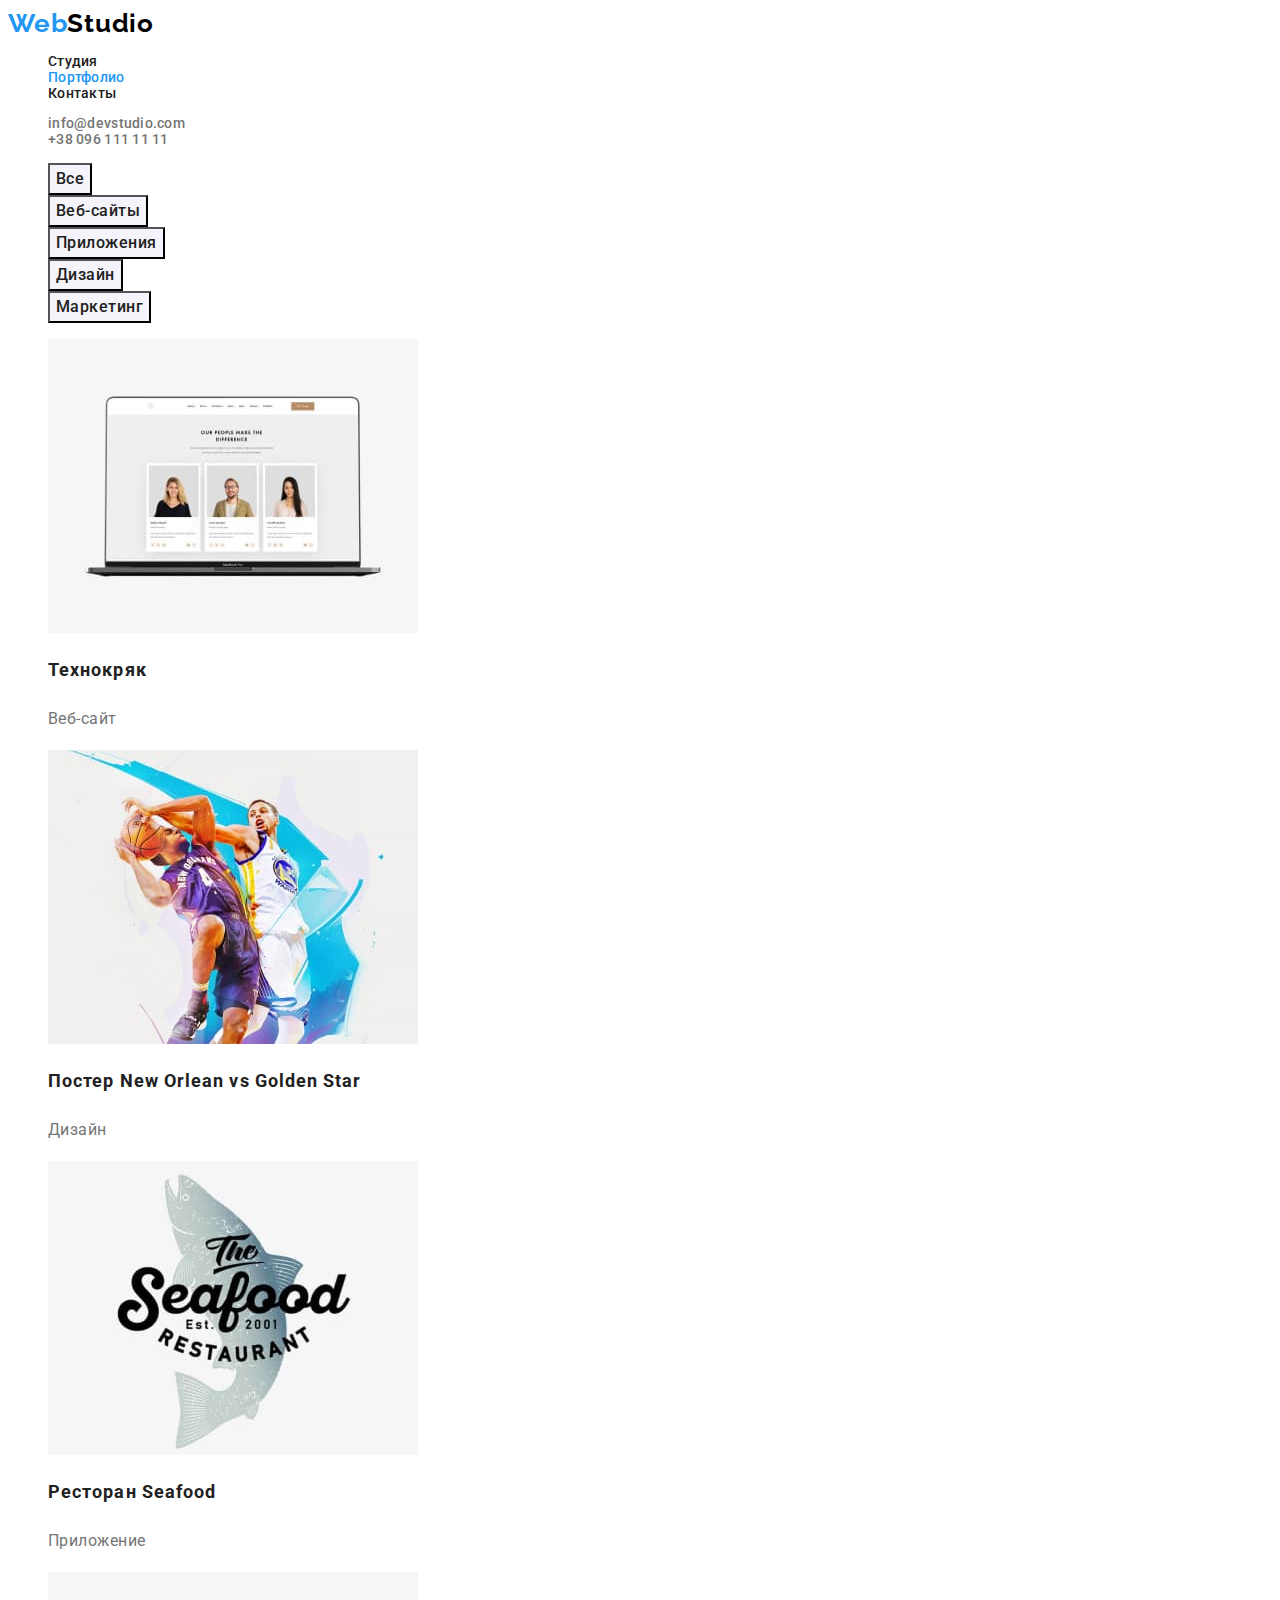
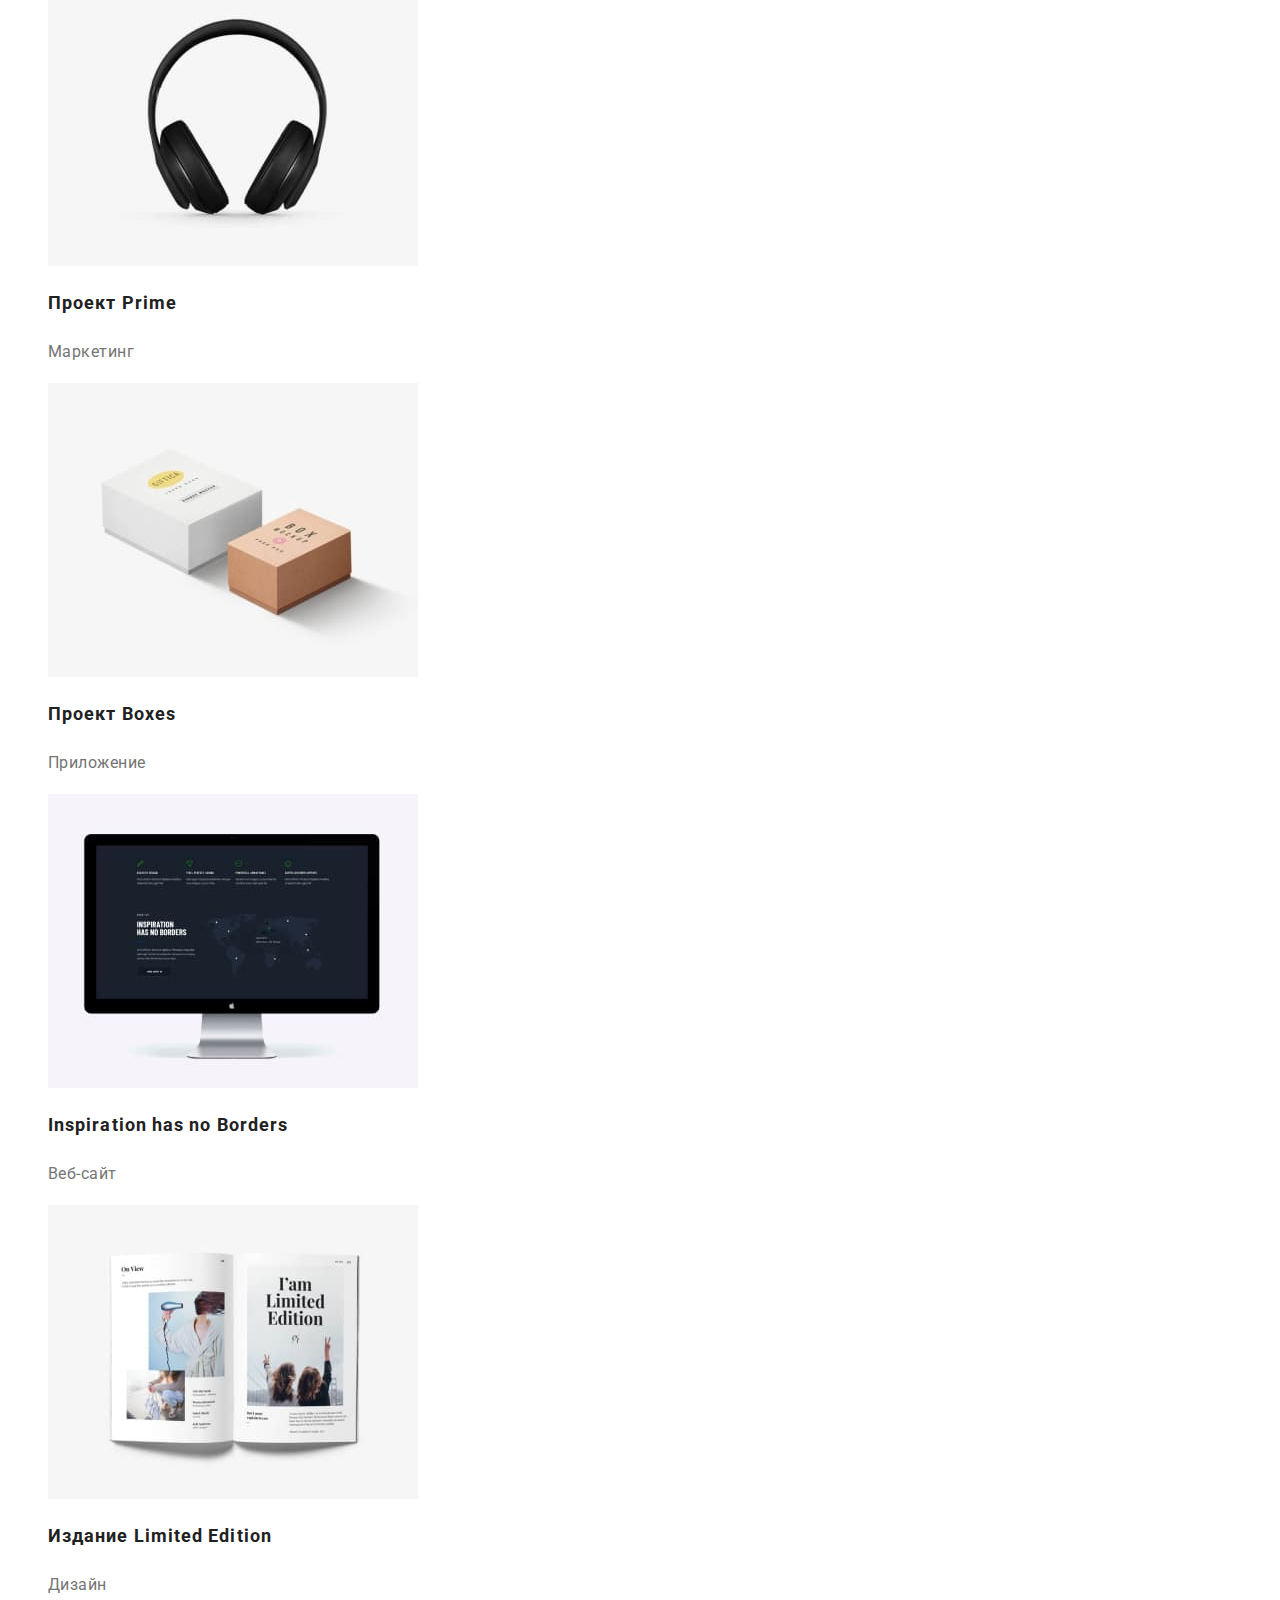
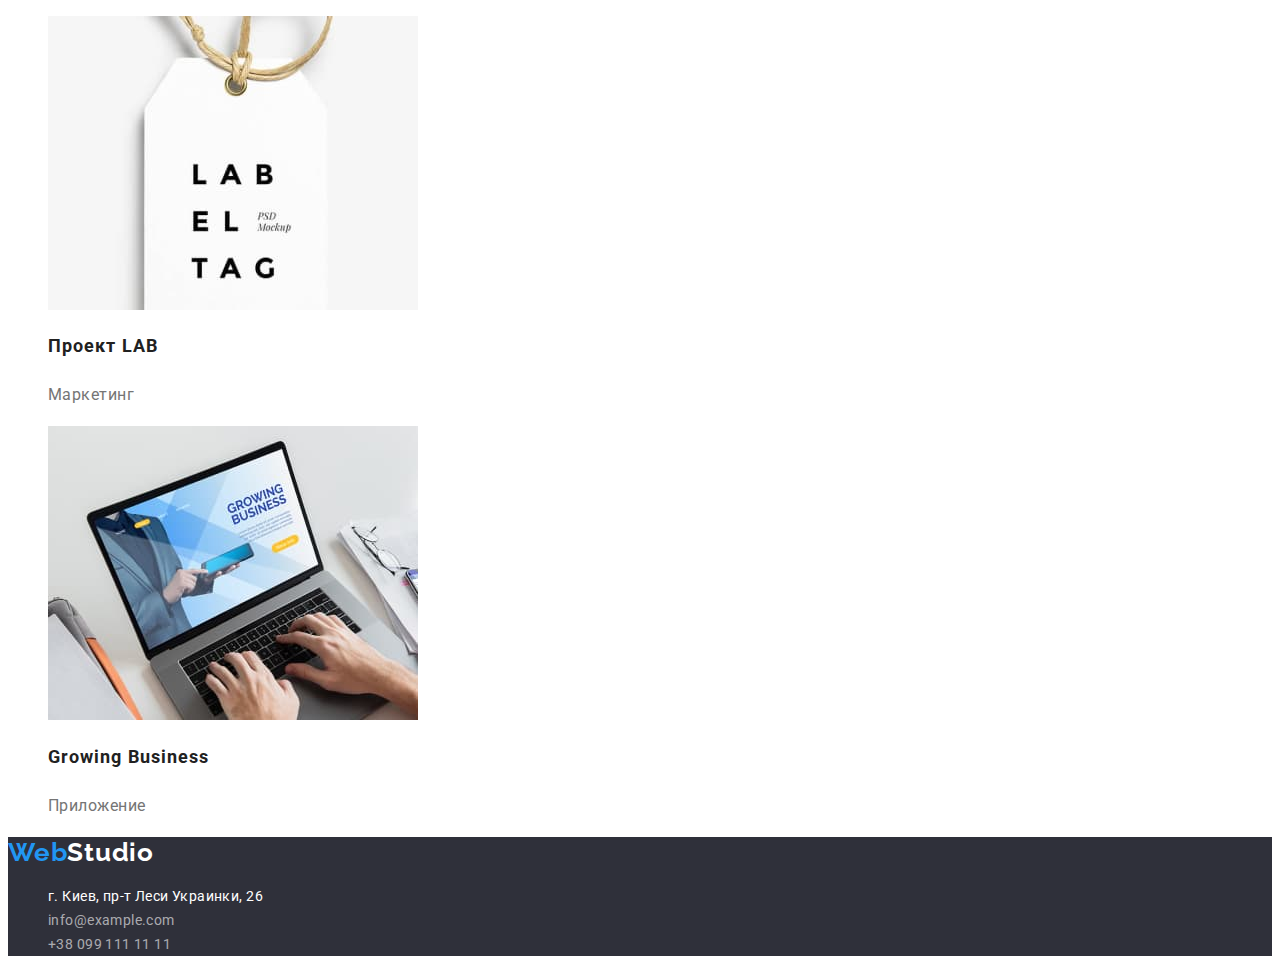
==== portfolio.html @ 5347c8a8 "add #2" ====
<!DOCTYPE html>
<html lang="ru">
  <head>
    <meta charset="UTF-8" />
    <meta http-equiv="X-UA-Compatible" content="IE=edge" />
    <meta name="viewport" content="width=device-width, initial-scale=1.0" />
    <title>Portfolio</title>
    <link rel="preconnect" href="https://fonts.googleapis.com" />
    <link rel="preconnect" href="https://fonts.gstatic.com" crossorigin />
    <link
      href="https://fonts.googleapis.com/css2?family=Raleway:wght@700&family=Roboto:wght@400;500;700;900&display=swap"
      rel="stylesheet"
    />
    <link rel="stylesheet" href="./css/styles.css" />
  </head>
  <body>
    <!-- header -->
    <header class="header">
      <a href="./index.html" class="logo" lang="en"
        >Web<span class="logo-sp-dark">Studio</span></a
      >
      <nav>
        <ul class="header-list list prim-text-size">
          <li class="header-item">
            <a href="./index.html" class="header-link">Студия</a>
          </li>
          <li class="header-item">
            <a href="./portfolio.html" class="header-link current">Портфолио</a>
          </li>
          <li class="header-item">
            <a href="" class="header-link">Контакты</a>
          </li>
        </ul>
      </nav>
      <ul class="header-connect list prim-text-size">
        <li class="header-connect-item">
          <a href="mailto:info@devstudio.com" class="header-connect-link"
            >info@devstudio.com</a
          >
        </li>
        <li class="header-connect-item">
          <a href="tel:+380961111111" class="header-connect-link"
            >+38 096 111 11 11</a
          >
        </li>
      </ul>
    </header>
    <!-- main  -->
    <main>
      <section class="portfolio-page">
        <h1 class="portfolio-title visually-hidden">Портфолио</h1>
        <!-- portfolio nav ------------- -->
        <ul class="portfolio-list list">
          <li class="portfolio-item">
            <button type="button" class="portfolio-btn">Все</button>
          </li>
          <li class="portfolio-item">
            <button type="button" class="portfolio-btn">Веб-сайты</button>
          </li>
          <li class="portfolio-item">
            <button type="button" class="portfolio-btn">Приложения</button>
          </li>
          <li class="portfolio-item">
            <button type="button" class="portfolio-btn">Дизайн</button>
          </li>
          <li class="portfolio-item">
            <button type="button" class="portfolio-btn">Маркетинг</button>
          </li>
        </ul>
        <!-- project -->
        <ul class="project-list list">
          <li class="project-item">
            <a href="" class="project-link">
              <img
                src="./images/p-texno.jpg"
                alt="Фотографии сотрудников"
                width="370"
                height="294"
              />
              <h2 class="project-item-title">Технокряк</h2>
              <p class="project-item-development">Веб-сайт</p>
              <!-- <p class="project-item-text">ОПИСАНИЕ Технокряк Веб-сайт</p> -->
            </a>
          </li>
          <li class="project-item">
            <a href="" class="project-link">
              <img
                src="./images/p-poster-no.jpg"
                alt="Двое играют в волейбол"
                width="370"
                height="294"
              />
              <h2 class="project-item-title">
                Постер <span lang="en">New Orlean vs Golden Star</span>
              </h2>
              <p class="project-item-development">Дизайн</p>
              <!-- <p class="project-item-text">ОПИСАНИЕ Постер Дизайн</p> -->
            </a>
          </li>
          <li class="project-item">
            <a href="" class="project-link">
              <img
                src="./images/p-rest-seefood.jpg"
                alt="Лого ресторана"
                width="370"
                height="294"
              />
              <h2 class="project-item-title">
                Ресторан <span lang="en">Seafood</span>
              </h2>
              <p class="project-item-development">Приложение</p>
              <!-- <p class="project-item-text">ОПИСАНИЕ Ресторан Приложение</p> -->
            </a>
          </li>
          <li class="project-item">
            <a href="" class="project-link">
              <img
                src="./images/p-project-prime.jpg"
                alt="Наушники"
                width="370"
                height="294"
              />
              <h2 class="project-item-title">
                Проект <span lang="en">Prime</span>
              </h2>
              <p class="project-item-development">Маркетинг</p>
              <!-- <p class="project-item-text">ОПИСАНИЕ Проект Маркетинг</p> -->
            </a>
          </li>
          <li class="project-item">
            <a href="" class="project-link">
              <img
                src="./images/p-project-boxes.jpg"
                alt="Две коробочки"
                width="370"
                height="294"
              />
              <h2 class="project-item-title">
                Проект <span lang="en">Boxes</span>
              </h2>
              <p class="project-item-development">Приложение</p>
              <!-- <p class="project-item-text">ОПИСАНИЕ Проект Приложение</p> -->
            </a>
          </li>
          <li class="project-item">
            <a href="" class="project-link">
              <img
                src="./images/p-inspiration-borders.jpg"
                alt="Веб страница на мониторе"
                width="370"
                height="294"
              />
              <h2 class="project-item-title" lang="en">
                Inspiration has no Borders
              </h2>
              <p class="project-item-development">Веб-сайт</p>
              <!-- <p class="project-item-text">ОПИСАНИЕ Веб-сайт</p> -->
            </a>
          </li>
          <li class="project-item">
            <a href="" class="project-link">
              <img
                src="./images/p-limited-idition.jpg"
                alt="Раскрытая страница журнала"
                width="370"
                height="294"
              />
              <h2 class="project-item-title">
                Издание <span lang="en">Limited Edition</span>
              </h2>
              <p class="project-item-development">Дизайн</p>
              <!-- <p class="project-item-text">ОПИСАНИЕ Издание Дизайн</p> -->
            </a>
          </li>
          <li class="project-item">
            <a href="" class="project-link">
              <img
                src="./images/p-project-lab.jpg"
                alt="Ярлык на веревочке"
                width="370"
                height="294"
              />
              <h2 class="project-item-title">
                Проект <span lang="en">LAB</span>
              </h2>
              <p class="project-item-development">Маркетинг</p>
              <!-- <p class="project-item-text">ОПИСАНИЕ Проект Маркетинг</p> -->
            </a>
          </li>
          <li class="project-item">
            <a href="" class="project-link">
              <img
                src="./images/p-growing-business.jpg"
                alt="Работа за ноутбуком"
                width="370"
                height="294"
              />
              <h2 class="project-item-title" lang="en">Growing Business</h2>
              <p class="project-item-development">Приложение</p>
              <!-- <p class="project-item-text">ОПИСАНИЕ Приложение</p> -->
            </a>
          </li>
        </ul>
      </section>
    </main>
    <!-- footer -->
    <footer class="footer">
      <a href="./index.html" class="logo" lang="en"
        >Web<span class="logo-sp-light">Studio</span></a
      >
      <address class="footer-address">
        <ul class="footer-address-list list">
          <li class="footer-address-item">
            <a
              href="https://goo.gl/maps/Y3qcfdr68zk5Risw8"
              target="_blank"
              rel="noopener noreferrer nofollow"
              class="footer-link-address"
              >г. Киев, пр-т Леси Украинки, 26</a
            >
          </li>
          <li class="footer-address-item">
            <a href="mailto:info@example.com" class="footer-link-mail"
              >info@example.com</a
            >
          </li>
          <li class="footer-address-item">
            <a href="tel:+380991111111" class="footer-link-tel"
              >+38 099 111 11 11</a
            >
          </li>
        </ul>
      </address>
    </footer>
  </body>
</html>
---- css/styles.css ----
:root {
  --prim-text-color: #757575;
  --title-text-color: #212121;
  --accent-color: #2196f3;
  --prim-backg-color: #ffffff;
  --light-backg-color: #f5f4fa;
  --dark-backg-color: #2f303a;
}
body {
  font-family: "Roboto", sans-serif;
  color: var(--prim-text-color);
  background-color: var(--prim-backg-color);
}
a {
  text-decoration: none;
}
.list {
  list-style: none;
}
.visually-hidden {
  position: absolute;
  white-space: nowrap;
  width: 1px;
  height: 1px;
  overflow: hidden;
  border: 0;
  padding: 0;
  clip: rect(0 0 0 0);
  clip-path: inset(50%);
  margin: -1px;
}
.prim-text-size {
  font-size: 14px;
  line-height: calc(16 / 14);
}
.page-title-style {
  font-size: 36px;
  line-height: calc(42 / 36);
  text-align: center;
  letter-spacing: 0.03em;
  color: var(--title-text-color);
}
/* ---Header--------------- */

/* --- LOGO --------------- */
.logo {
  font-family: Raleway, sans-serif;
  font-weight: 700;
  font-size: 26px;
  line-height: 1.19;
  letter-spacing: 0.03em;
  color: var(--accent-color);
}
.logo-sp-dark {
  font-family: Raleway, sans-serif;
  color: #000000;
}
.logo:hover .logo-sp-dark {
  color: var(--accent-color);
}
.logo:focus .logo-sp-dark {
  color: var(--accent-color);
}
.logo-sp-light {
  font-family: Raleway, sans-serif;
  color: #ffffff;
}
.logo:hover .logo-sp-light {
  color: var(--accent-color);
}
.logo:focus .logo-sp-light {
  color: var(--accent-color);
}

/* --- header-list --------------- */
.header-list,
.header-connect {
  font-weight: 500;
  /* font-size: 14px; */
  /* line-height: calc(16 / 14); */
  letter-spacing: 0.02em;
}
.header-link {
  color: var(--title-text-color);
}
.header-link:hover,
.header-link:focus {
  color: var(--accent-color);
}
.header-link.current {
  color: var(--accent-color);
}
.header-connect-link {
  color: var(--prim-text-color);
}
.header-connect-link:hover,
.header-connect-link:focus {
  color: var(--accent-color);
}

/* --- hero ------------------ */
.hero-page {
  background-color: var(--dark-backg-color);
}
.hero-title {
  font-weight: 900;
  font-size: 44px;
  line-height: 1.36;
  text-align: center;
  letter-spacing: 0.06em;
  text-transform: uppercase;
  color: #ffffff;
}
.hero-btn {
  font-family: inherit;
  cursor: pointer;
  font-weight: 700;
  font-size: 16px;
  line-height: 1.87;
  display: flex;
  align-items: center;
  text-align: center;
  letter-spacing: 0.06em;
  color: #ffffff;
  background-color: var(--accent-color);
}
/* --- advantage ----------- */
.advantage-item-title {
  font-weight: 700;
  /* font-size: 14px; */
  /* line-height: 16px; */
  letter-spacing: 0.03em;
  text-transform: uppercase;
  color: var(--title-text-color);
}
.advantage-item-text {
  font-size: 14px;
  line-height: calc(24 / 14);
  letter-spacing: 0.03em;
  /* color: var(--prim-text-color); */
}
/* --- development ------------------------- */

/* --- team -------------------------- */
.team-page {
  background-color: var(--light-backg-color);
}

.team-item-size {
  font-size: 16px;
  line-height: calc(19 / 16);
  text-align: center;
  letter-spacing: 0.03em;
}
.team-item-title {
  font-weight: 500;
  color: var(--title-text-color);
}
.team-item-text {
  /* color: var(--prim-text-color); */
}
.footer {
  background-color: var(--dark-backg-color);
}
.footer-address-item {
  font-style: normal;
  font-size: 14px;
  line-height: calc(24 / 14);
  letter-spacing: 0.03em;
}
.footer-link-address {
  color: #ffffff;
}
.footer-link-mail,
.footer-link-tel {
  color: rgba(255, 255, 255, 0.6);
}
.footer-link-address:hover,
.footer-link-mail:hover,
.footer-link-tel:hover {
  color: var(--accent-color);
}
/* --- portfolio-page ---------------- */
.portfolio-page {
  background-color: var(--prim-backg-color);
}
.portfolio-item {
}
.portfolio-btn {
  font-family: inherit;
  cursor: pointer;
  font-weight: 500;
  font-size: 16px;
  line-height: calc(26 / 16);
  display: flex;
  align-items: center;
  text-align: center;
  letter-spacing: 0.03em;
  color: var(--title-text-color);
  background-color: var(--light-backg-color);
}
.portfolio-btn:hover {
  color: #ffffff;
  background-color: var(--accent-color);
}
.project-item-title {
  font-weight: 700;
  font-size: 18px;
  line-height: 2;
  letter-spacing: 0.06em;
  color: var(--title-text-color);
}
.project-item-development {
  font-size: 16px;
  line-height: calc(30 / 16);
  letter-spacing: 0.03em;
  color: var(--prim-text-color);
}
.project-item-text {
  font-size: 18px;
  line-height: calc(28 / 18);
  letter-spacing: 0.03em;
  color: #ffffff;
  background-color: rgba(33, 150, 243, 0.9);
}
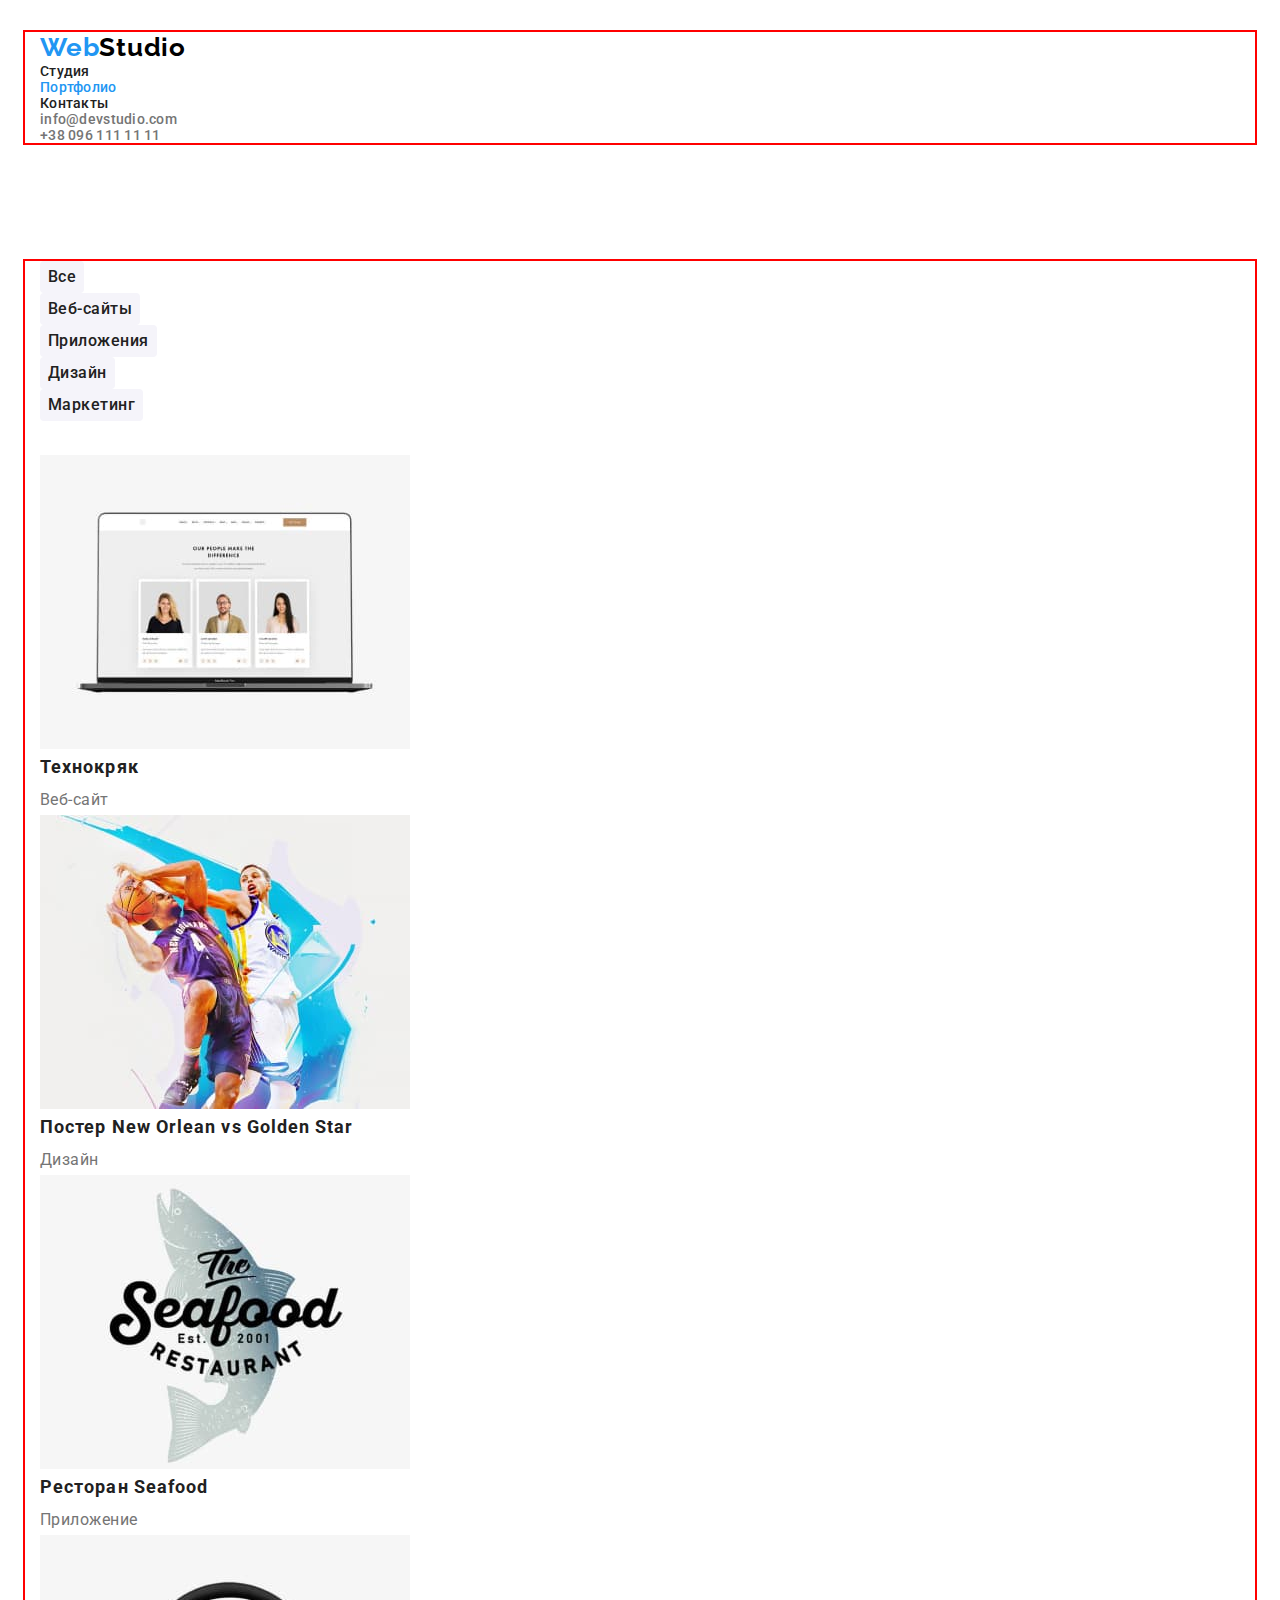
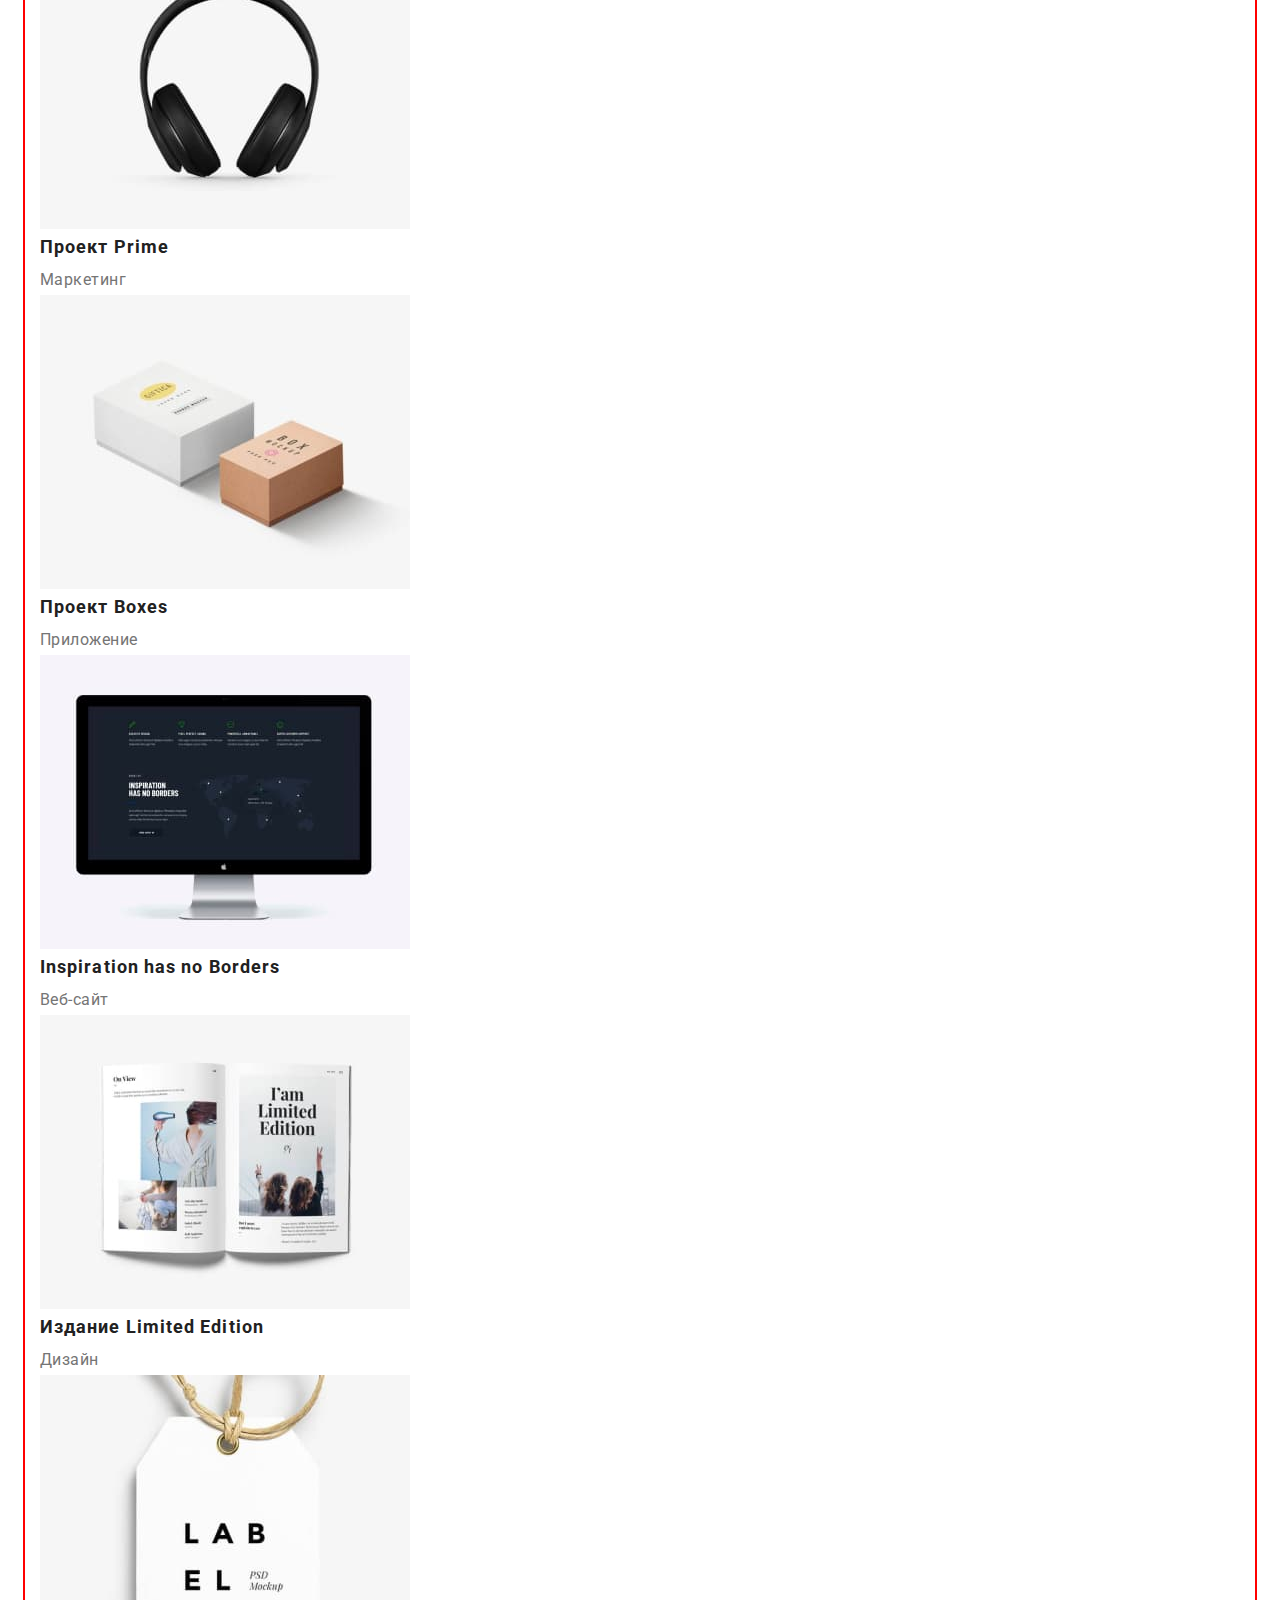
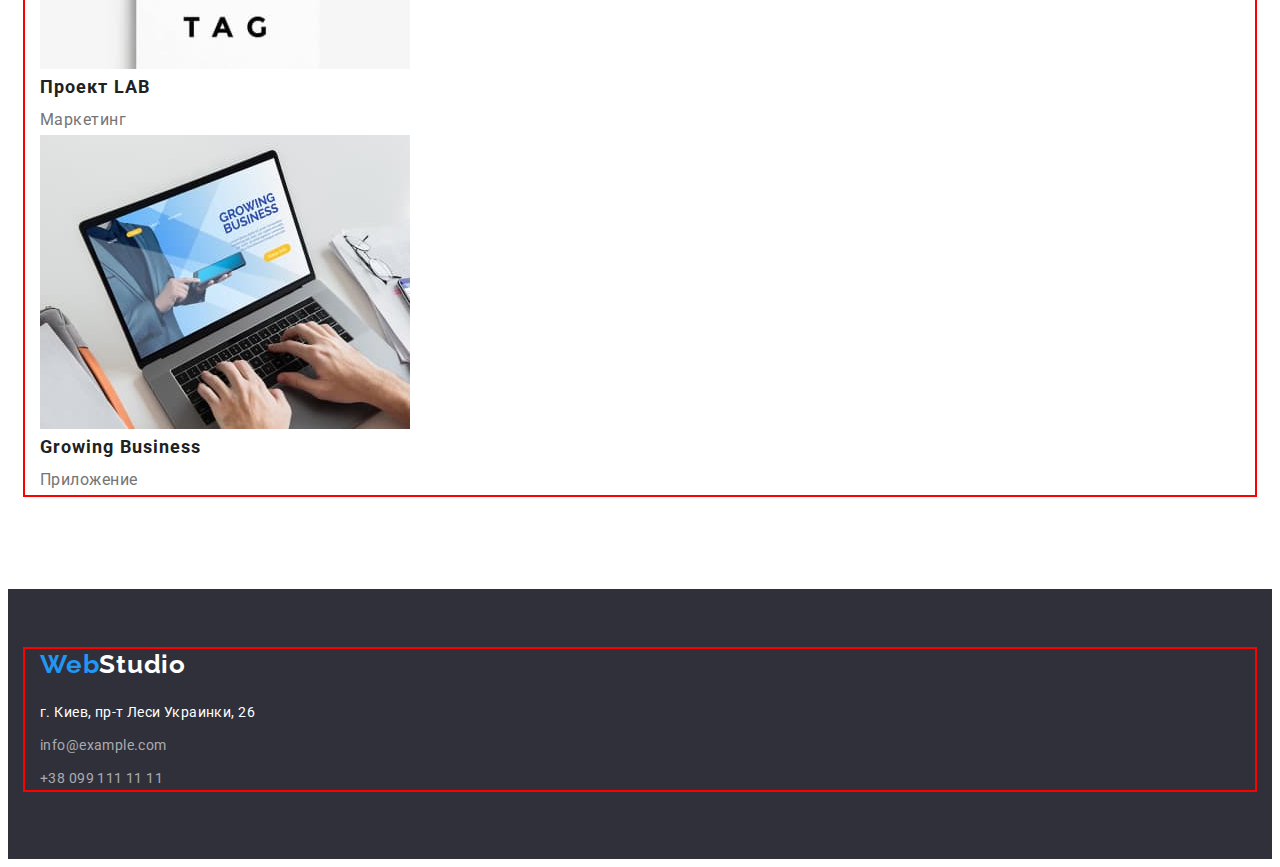
==== commit ab415db5: "portfo-1" ====
--- a/portfolio.html
+++ b/portfolio.html
@@ -11,226 +11,246 @@
       href="https://fonts.googleapis.com/css2?family=Raleway:wght@700&family=Roboto:wght@400;500;700;900&display=swap"
       rel="stylesheet"
     />
+    <link
+      rel="stylesheet"
+      href="https://cdnjs.cloudflare.com/ajax/libs/modern-normalize/1.1.0/modern-normalize.min.css"
+      integrity="sha512-wpPYUAdjBVSE4KJnH1VR1HeZfpl1ub8YT/NKx4PuQ5NmX2tKuGu6U/JRp5y+Y8XG2tV+wKQpNHVUX03MfMFn9Q=="
+      crossorigin="anonymous"
+      referrerpolicy="no-referrer"
+    />
+    <link rel="stylesheet" href="./css/reset.css" />
     <link rel="stylesheet" href="./css/styles.css" />
   </head>
   <body>
     <!-- header -->
     <header class="header">
-      <a href="./index.html" class="logo" lang="en"
-        >Web<span class="logo-sp-dark">Studio</span></a
-      >
-      <nav>
-        <ul class="header-list list prim-text-size">
-          <li class="header-item">
-            <a href="./index.html" class="header-link">Студия</a>
+      <div class="container">
+        <a href="./index.html" class="logo" lang="en"
+          >Web<span class="logo-sp-dark">Studio</span></a
+        >
+        <nav>
+          <ul class="header-list list prim-text-size">
+            <li class="header-item">
+              <a href="./index.html" class="header-link">Студия</a>
+            </li>
+            <li class="header-item">
+              <a href="./portfolio.html" class="header-link current"
+                >Портфолио</a
+              >
+            </li>
+            <li class="header-item">
+              <a href="" class="header-link">Контакты</a>
+            </li>
+          </ul>
+        </nav>
+        <ul class="header-connect list prim-text-size">
+          <li class="header-connect-item">
+            <a href="mailto:info@devstudio.com" class="header-connect-link"
+              >info@devstudio.com</a
+            >
           </li>
-          <li class="header-item">
-            <a href="./portfolio.html" class="header-link current">Портфолио</a>
-          </li>
-          <li class="header-item">
-            <a href="" class="header-link">Контакты</a>
+          <li class="header-connect-item">
+            <a href="tel:+380961111111" class="header-connect-link"
+              >+38 096 111 11 11</a
+            >
           </li>
         </ul>
-      </nav>
-      <ul class="header-connect list prim-text-size">
-        <li class="header-connect-item">
-          <a href="mailto:info@devstudio.com" class="header-connect-link"
-            >info@devstudio.com</a
-          >
-        </li>
-        <li class="header-connect-item">
-          <a href="tel:+380961111111" class="header-connect-link"
-            >+38 096 111 11 11</a
-          >
-        </li>
-      </ul>
+      </div>
     </header>
     <!-- main  -->
     <main>
-      <section class="portfolio-page">
-        <h1 class="portfolio-title visually-hidden">Портфолио</h1>
-        <!-- portfolio nav ------------- -->
-        <ul class="portfolio-list list">
-          <li class="portfolio-item">
-            <button type="button" class="portfolio-btn">Все</button>
-          </li>
-          <li class="portfolio-item">
-            <button type="button" class="portfolio-btn">Веб-сайты</button>
-          </li>
-          <li class="portfolio-item">
-            <button type="button" class="portfolio-btn">Приложения</button>
-          </li>
-          <li class="portfolio-item">
-            <button type="button" class="portfolio-btn">Дизайн</button>
-          </li>
-          <li class="portfolio-item">
-            <button type="button" class="portfolio-btn">Маркетинг</button>
-          </li>
-        </ul>
-        <!-- project -->
-        <ul class="project-list list">
-          <li class="project-item">
-            <a href="" class="project-link">
-              <img
-                src="./images/p-texno.jpg"
-                alt="Фотографии сотрудников"
-                width="370"
-                height="294"
-              />
-              <h2 class="project-item-title">Технокряк</h2>
-              <p class="project-item-development">Веб-сайт</p>
-              <!-- <p class="project-item-text">ОПИСАНИЕ Технокряк Веб-сайт</p> -->
-            </a>
-          </li>
-          <li class="project-item">
-            <a href="" class="project-link">
-              <img
-                src="./images/p-poster-no.jpg"
-                alt="Двое играют в волейбол"
-                width="370"
-                height="294"
-              />
-              <h2 class="project-item-title">
-                Постер <span lang="en">New Orlean vs Golden Star</span>
-              </h2>
-              <p class="project-item-development">Дизайн</p>
-              <!-- <p class="project-item-text">ОПИСАНИЕ Постер Дизайн</p> -->
-            </a>
-          </li>
-          <li class="project-item">
-            <a href="" class="project-link">
-              <img
-                src="./images/p-rest-seefood.jpg"
-                alt="Лого ресторана"
-                width="370"
-                height="294"
-              />
-              <h2 class="project-item-title">
-                Ресторан <span lang="en">Seafood</span>
-              </h2>
-              <p class="project-item-development">Приложение</p>
-              <!-- <p class="project-item-text">ОПИСАНИЕ Ресторан Приложение</p> -->
-            </a>
-          </li>
-          <li class="project-item">
-            <a href="" class="project-link">
-              <img
-                src="./images/p-project-prime.jpg"
-                alt="Наушники"
-                width="370"
-                height="294"
-              />
-              <h2 class="project-item-title">
-                Проект <span lang="en">Prime</span>
-              </h2>
-              <p class="project-item-development">Маркетинг</p>
-              <!-- <p class="project-item-text">ОПИСАНИЕ Проект Маркетинг</p> -->
-            </a>
-          </li>
-          <li class="project-item">
-            <a href="" class="project-link">
-              <img
-                src="./images/p-project-boxes.jpg"
-                alt="Две коробочки"
-                width="370"
-                height="294"
-              />
-              <h2 class="project-item-title">
-                Проект <span lang="en">Boxes</span>
-              </h2>
-              <p class="project-item-development">Приложение</p>
-              <!-- <p class="project-item-text">ОПИСАНИЕ Проект Приложение</p> -->
-            </a>
-          </li>
-          <li class="project-item">
-            <a href="" class="project-link">
-              <img
-                src="./images/p-inspiration-borders.jpg"
-                alt="Веб страница на мониторе"
-                width="370"
-                height="294"
-              />
-              <h2 class="project-item-title" lang="en">
-                Inspiration has no Borders
-              </h2>
-              <p class="project-item-development">Веб-сайт</p>
-              <!-- <p class="project-item-text">ОПИСАНИЕ Веб-сайт</p> -->
-            </a>
-          </li>
-          <li class="project-item">
-            <a href="" class="project-link">
-              <img
-                src="./images/p-limited-idition.jpg"
-                alt="Раскрытая страница журнала"
-                width="370"
-                height="294"
-              />
-              <h2 class="project-item-title">
-                Издание <span lang="en">Limited Edition</span>
-              </h2>
-              <p class="project-item-development">Дизайн</p>
-              <!-- <p class="project-item-text">ОПИСАНИЕ Издание Дизайн</p> -->
-            </a>
-          </li>
-          <li class="project-item">
-            <a href="" class="project-link">
-              <img
-                src="./images/p-project-lab.jpg"
-                alt="Ярлык на веревочке"
-                width="370"
-                height="294"
-              />
-              <h2 class="project-item-title">
-                Проект <span lang="en">LAB</span>
-              </h2>
-              <p class="project-item-development">Маркетинг</p>
-              <!-- <p class="project-item-text">ОПИСАНИЕ Проект Маркетинг</p> -->
-            </a>
-          </li>
-          <li class="project-item">
-            <a href="" class="project-link">
-              <img
-                src="./images/p-growing-business.jpg"
-                alt="Работа за ноутбуком"
-                width="370"
-                height="294"
-              />
-              <h2 class="project-item-title" lang="en">Growing Business</h2>
-              <p class="project-item-development">Приложение</p>
-              <!-- <p class="project-item-text">ОПИСАНИЕ Приложение</p> -->
-            </a>
-          </li>
-        </ul>
+      <section class="portfolio">
+        <div class="container">
+          <h1 class="portfolio-title visually-hidden">Портфолио</h1>
+          <!-- portfolio nav ------------- -->
+          <div class="portfolio-list-container">
+            <ul class="portfolio-list list">
+              <li class="portfolio-item">
+                <button type="button" class="portfolio-btn">Все</button>
+              </li>
+              <li class="portfolio-item">
+                <button type="button" class="portfolio-btn">Веб-сайты</button>
+              </li>
+              <li class="portfolio-item">
+                <button type="button" class="portfolio-btn">Приложения</button>
+              </li>
+              <li class="portfolio-item">
+                <button type="button" class="portfolio-btn">Дизайн</button>
+              </li>
+              <li class="portfolio-item">
+                <button type="button" class="portfolio-btn">Маркетинг</button>
+              </li>
+            </ul>
+          </div>
+          <!-- project -->
+          <div class="project-container">
+            <ul class="project-list list">
+              <li class="project-item">
+                <a href="" class="project-link">
+                  <img
+                    src="./images/p-texno.jpg"
+                    alt="Фотографии сотрудников"
+                    width="370"
+                    height="294"
+                  />
+                  <h2 class="project-item-title">Технокряк</h2>
+                  <p class="project-item-development">Веб-сайт</p>
+                  <!-- <p class="project-item-text">ОПИСАНИЕ Технокряк Веб-сайт</p> -->
+                </a>
+              </li>
+              <li class="project-item">
+                <a href="" class="project-link">
+                  <img
+                    src="./images/p-poster-no.jpg"
+                    alt="Двое играют в волейбол"
+                    width="370"
+                    height="294"
+                  />
+                  <h2 class="project-item-title">
+                    Постер <span lang="en">New Orlean vs Golden Star</span>
+                  </h2>
+                  <p class="project-item-development">Дизайн</p>
+                  <!-- <p class="project-item-text">ОПИСАНИЕ Постер Дизайн</p> -->
+                </a>
+              </li>
+              <li class="project-item">
+                <a href="" class="project-link">
+                  <img
+                    src="./images/p-rest-seefood.jpg"
+                    alt="Лого ресторана"
+                    width="370"
+                    height="294"
+                  />
+                  <h2 class="project-item-title">
+                    Ресторан <span lang="en">Seafood</span>
+                  </h2>
+                  <p class="project-item-development">Приложение</p>
+                  <!-- <p class="project-item-text">ОПИСАНИЕ Ресторан Приложение</p> -->
+                </a>
+              </li>
+              <li class="project-item">
+                <a href="" class="project-link">
+                  <img
+                    src="./images/p-project-prime.jpg"
+                    alt="Наушники"
+                    width="370"
+                    height="294"
+                  />
+                  <h2 class="project-item-title">
+                    Проект <span lang="en">Prime</span>
+                  </h2>
+                  <p class="project-item-development">Маркетинг</p>
+                  <!-- <p class="project-item-text">ОПИСАНИЕ Проект Маркетинг</p> -->
+                </a>
+              </li>
+              <li class="project-item">
+                <a href="" class="project-link">
+                  <img
+                    src="./images/p-project-boxes.jpg"
+                    alt="Две коробочки"
+                    width="370"
+                    height="294"
+                  />
+                  <h2 class="project-item-title">
+                    Проект <span lang="en">Boxes</span>
+                  </h2>
+                  <p class="project-item-development">Приложение</p>
+                  <!-- <p class="project-item-text">ОПИСАНИЕ Проект Приложение</p> -->
+                </a>
+              </li>
+              <li class="project-item">
+                <a href="" class="project-link">
+                  <img
+                    src="./images/p-inspiration-borders.jpg"
+                    alt="Веб страница на мониторе"
+                    width="370"
+                    height="294"
+                  />
+                  <h2 class="project-item-title" lang="en">
+                    Inspiration has no Borders
+                  </h2>
+                  <p class="project-item-development">Веб-сайт</p>
+                  <!-- <p class="project-item-text">ОПИСАНИЕ Веб-сайт</p> -->
+                </a>
+              </li>
+              <li class="project-item">
+                <a href="" class="project-link">
+                  <img
+                    src="./images/p-limited-idition.jpg"
+                    alt="Раскрытая страница журнала"
+                    width="370"
+                    height="294"
+                  />
+                  <h2 class="project-item-title">
+                    Издание <span lang="en">Limited Edition</span>
+                  </h2>
+                  <p class="project-item-development">Дизайн</p>
+                  <!-- <p class="project-item-text">ОПИСАНИЕ Издание Дизайн</p> -->
+                </a>
+              </li>
+              <li class="project-item">
+                <a href="" class="project-link">
+                  <img
+                    src="./images/p-project-lab.jpg"
+                    alt="Ярлык на веревочке"
+                    width="370"
+                    height="294"
+                  />
+                  <h2 class="project-item-title">
+                    Проект <span lang="en">LAB</span>
+                  </h2>
+                  <p class="project-item-development">Маркетинг</p>
+                  <!-- <p class="project-item-text">ОПИСАНИЕ Проект Маркетинг</p> -->
+                </a>
+              </li>
+              <li class="project-item">
+                <a href="" class="project-link">
+                  <img
+                    src="./images/p-growing-business.jpg"
+                    alt="Работа за ноутбуком"
+                    width="370"
+                    height="294"
+                  />
+                  <h2 class="project-item-title" lang="en">Growing Business</h2>
+                  <p class="project-item-development">Приложение</p>
+                  <!-- <p class="project-item-text">ОПИСАНИЕ Приложение</p> -->
+                </a>
+              </li>
+            </ul>
+          </div>
+        </div>
       </section>
     </main>
     <!-- footer -->
     <footer class="footer">
-      <a href="./index.html" class="logo" lang="en"
-        >Web<span class="logo-sp-light">Studio</span></a
-      >
-      <address class="footer-address">
-        <ul class="footer-address-list list">
-          <li class="footer-address-item">
-            <a
-              href="https://goo.gl/maps/Y3qcfdr68zk5Risw8"
-              target="_blank"
-              rel="noopener noreferrer nofollow"
-              class="footer-link-address"
-              >г. Киев, пр-т Леси Украинки, 26</a
-            >
-          </li>
-          <li class="footer-address-item">
-            <a href="mailto:info@example.com" class="footer-link-mail"
-              >info@example.com</a
-            >
-          </li>
-          <li class="footer-address-item">
-            <a href="tel:+380991111111" class="footer-link-tel"
-              >+38 099 111 11 11</a
-            >
-          </li>
-        </ul>
-      </address>
+      <div class="container">
+        <a href="./index.html" class="logo" lang="en"
+          >Web<span class="logo-sp-light">Studio</span></a
+        >
+        <address class="footer-address">
+          <ul class="footer-address-list list">
+            <li class="footer-address-item">
+              <a
+                href="https://goo.gl/maps/Y3qcfdr68zk5Risw8"
+                target="_blank"
+                rel="noopener noreferrer nofollow"
+                class="footer-link-address"
+                >г. Киев, пр-т Леси Украинки, 26</a
+              >
+            </li>
+            <li class="footer-address-item">
+              <a href="mailto:info@example.com" class="footer-link-mail"
+                >info@example.com</a
+              >
+            </li>
+            <li class="footer-address-item">
+              <a href="tel:+380991111111" class="footer-link-tel"
+                >+38 099 111 11 11</a
+              >
+            </li>
+          </ul>
+        </address>
+      </div>
     </footer>
   </body>
 </html>
--- a/css/styles.css
+++ b/css/styles.css
@@ -6,8 +6,9 @@
   --light-backg-color: #f5f4fa;
   --dark-backg-color: #2f303a;
 }
+
 body {
-  font-family: "Roboto", sans-serif;
+  font-family: 'Roboto', sans-serif;
   color: var(--prim-text-color);
   background-color: var(--prim-backg-color);
 }
@@ -16,6 +17,13 @@
 }
 .list {
   list-style: none;
+}
+.container {
+  width: 1200px;
+  padding-left: 15px;
+  padding-right: 15px;
+  margin: 0 auto;
+  outline: 2px solid red;
 }
 .visually-hidden {
   position: absolute;
@@ -41,7 +49,10 @@
   color: var(--title-text-color);
 }
 /* ---Header--------------- */
-
+.header {
+  padding-top: 24px;
+  padding-bottom: 24px;
+}
 /* --- LOGO --------------- */
 .logo {
   font-family: Raleway, sans-serif;
@@ -55,9 +66,7 @@
   font-family: Raleway, sans-serif;
   color: #000000;
 }
-.logo:hover .logo-sp-dark {
-  color: var(--accent-color);
-}
+.logo:hover .logo-sp-dark,
 .logo:focus .logo-sp-dark {
   color: var(--accent-color);
 }
@@ -65,9 +74,7 @@
   font-family: Raleway, sans-serif;
   color: #ffffff;
 }
-.logo:hover .logo-sp-light {
-  color: var(--accent-color);
-}
+.logo:hover .logo-sp-light,
 .logo:focus .logo-sp-light {
   color: var(--accent-color);
 }
@@ -97,10 +104,11 @@
 .header-connect-link:focus {
   color: var(--accent-color);
 }
-
 /* --- hero ------------------ */
-.hero-page {
+.hero {
   background-color: var(--dark-backg-color);
+  padding-top: 200px;
+  padding-bottom: 200px;
 }
 .hero-title {
   font-weight: 900;
@@ -110,6 +118,7 @@
   letter-spacing: 0.06em;
   text-transform: uppercase;
   color: #ffffff;
+  margin-bottom: 30px;
 }
 .hero-btn {
   font-family: inherit;
@@ -125,13 +134,18 @@
   background-color: var(--accent-color);
 }
 /* --- advantage ----------- */
+.advantage {
+  padding-top: 94px;
+  padding-bottom: 94px;
+}
+.advantage-list {
+}
 .advantage-item-title {
   font-weight: 700;
-  /* font-size: 14px; */
-  /* line-height: 16px; */
   letter-spacing: 0.03em;
   text-transform: uppercase;
   color: var(--title-text-color);
+  margin-bottom: 10px;
 }
 .advantage-item-text {
   font-size: 14px;
@@ -140,12 +154,21 @@
   /* color: var(--prim-text-color); */
 }
 /* --- development ------------------------- */
-
+.development {
+  padding-bottom: 94px;
+}
+.development-title {
+  margin-bottom: 50px;
+}
 /* --- team -------------------------- */
-.team-page {
+.team {
   background-color: var(--light-backg-color);
-}
-
+  padding-top: 94px;
+  padding-bottom: 94px;
+}
+.team-title {
+  margin-bottom: 50px;
+}
 .team-item-size {
   font-size: 16px;
   line-height: calc(19 / 16);
@@ -161,12 +184,18 @@
 }
 .footer {
   background-color: var(--dark-backg-color);
+  padding-top: 60px;
+  padding-bottom: 60px;
+}
+.footer-address {
+  margin-top: 20px;
 }
 .footer-address-item {
   font-style: normal;
   font-size: 14px;
   line-height: calc(24 / 14);
   letter-spacing: 0.03em;
+  margin-bottom: 9px;
 }
 .footer-link-address {
   color: #ffffff;
@@ -181,10 +210,13 @@
   color: var(--accent-color);
 }
 /* --- portfolio-page ---------------- */
-.portfolio-page {
+.portfolio {
   background-color: var(--prim-backg-color);
-}
-.portfolio-item {
+  padding-top: 94px;
+  padding-bottom: 94px;
+}
+.portfolio-list-container {
+  margin-bottom: 34px;
 }
 .portfolio-btn {
   font-family: inherit;
@@ -197,6 +229,8 @@
   text-align: center;
   letter-spacing: 0.03em;
   color: var(--title-text-color);
+  border-color: transparent;
+  border-radius: 4px;
   background-color: var(--light-backg-color);
 }
 .portfolio-btn:hover {
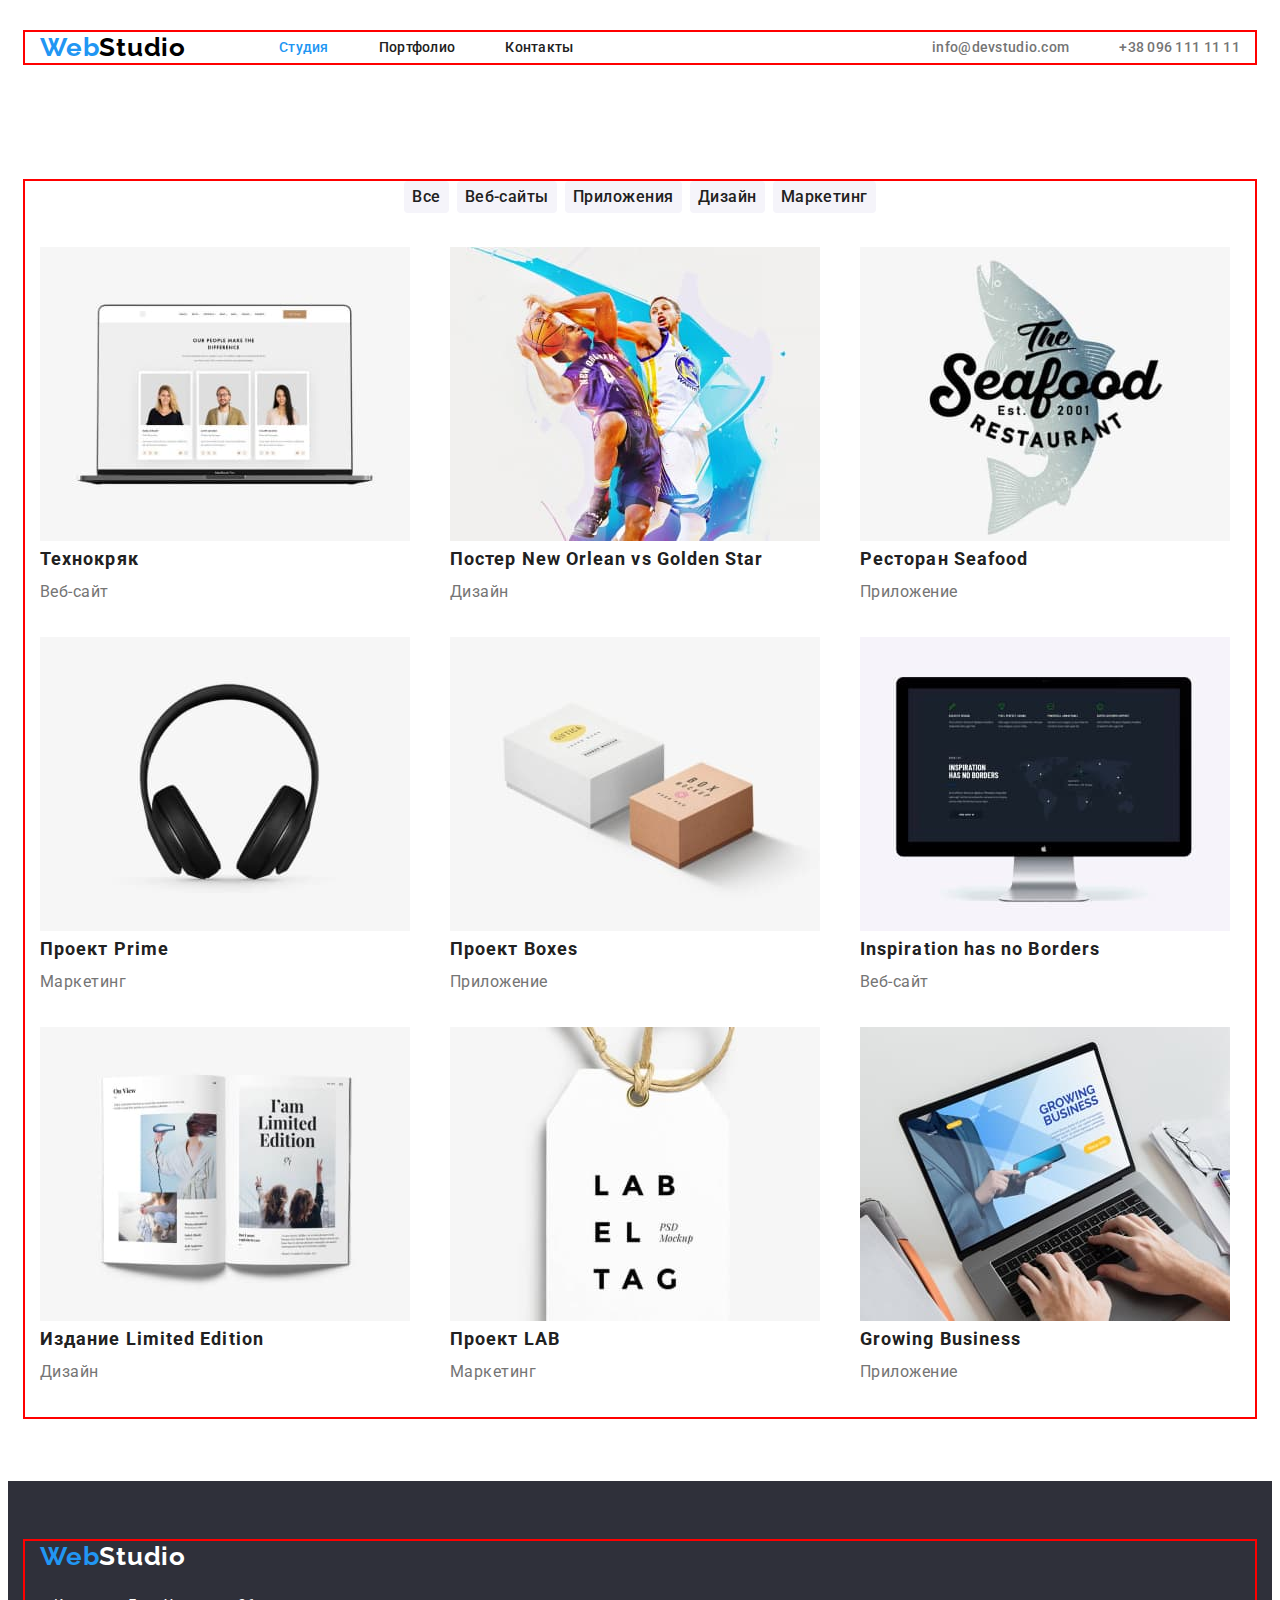
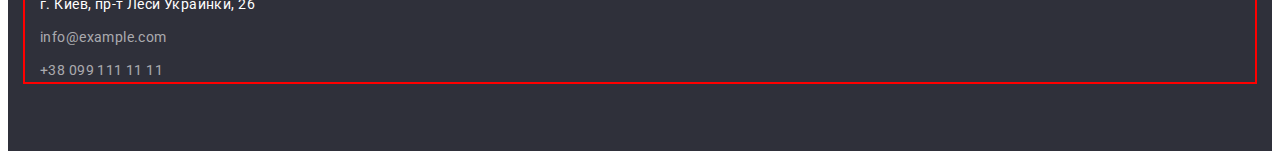
==== commit 78471c62: "flex-portfolio" ====
--- a/portfolio.html
+++ b/portfolio.html
@@ -24,19 +24,17 @@
   <body>
     <!-- header -->
     <header class="header">
-      <div class="container">
+      <div class="container header-container">
         <a href="./index.html" class="logo" lang="en"
           >Web<span class="logo-sp-dark">Studio</span></a
         >
         <nav>
           <ul class="header-list list prim-text-size">
             <li class="header-item">
-              <a href="./index.html" class="header-link">Студия</a>
+              <a href="./index.html" class="header-link current">Студия</a>
             </li>
             <li class="header-item">
-              <a href="./portfolio.html" class="header-link current"
-                >Портфолио</a
-              >
+              <a href="./portfolio.html" class="header-link">Портфолио</a>
             </li>
             <li class="header-item">
               <a href="" class="header-link">Контакты</a>
@@ -59,7 +57,7 @@
     </header>
     <!-- main  -->
     <main>
-      <section class="portfolio">
+      <section class="portfolio section">
         <div class="container">
           <h1 class="portfolio-title visually-hidden">Портфолио</h1>
           <!-- portfolio nav ------------- -->
--- a/css/styles.css
+++ b/css/styles.css
@@ -12,6 +12,28 @@
   color: var(--prim-text-color);
   background-color: var(--prim-backg-color);
 }
+p,
+h1,
+h2,
+h3,
+h4,
+h5,
+h6 {
+  margin: 0;
+}
+ul {
+  margin: 0;
+  padding: 0;
+}
+
+button {
+  cursor: pointer;
+}
+img {
+  display: block;
+  max-width: 100%;
+}
+
 a {
   text-decoration: none;
 }
@@ -48,10 +70,18 @@
   letter-spacing: 0.03em;
   color: var(--title-text-color);
 }
+.section {
+  padding-top: 94px;
+  padding-bottom: 94px;
+}
 /* ---Header--------------- */
 .header {
   padding-top: 24px;
   padding-bottom: 24px;
+}
+.header-container {
+  display: flex;
+  align-items: center;
 }
 /* --- LOGO --------------- */
 .logo {
@@ -61,6 +91,7 @@
   line-height: 1.19;
   letter-spacing: 0.03em;
   color: var(--accent-color);
+  margin-right: 93px;
 }
 .logo-sp-dark {
   font-family: Raleway, sans-serif;
@@ -83,12 +114,20 @@
 .header-list,
 .header-connect {
   font-weight: 500;
-  /* font-size: 14px; */
-  /* line-height: calc(16 / 14); */
   letter-spacing: 0.02em;
+  display: flex;
+}
+.header-item + .header-item {
+  margin-left: 50px;
+}
+.header-connect {
+  margin-left: auto;
 }
 .header-link {
   color: var(--title-text-color);
+}
+.header-connect-item + .header-connect-item {
+  margin-left: 50px;
 }
 .header-link:hover,
 .header-link:focus {
@@ -114,11 +153,14 @@
   font-weight: 900;
   font-size: 44px;
   line-height: 1.36;
+  max-width: 696px;
   text-align: center;
   letter-spacing: 0.06em;
   text-transform: uppercase;
   color: #ffffff;
   margin-bottom: 30px;
+  margin-left: auto;
+  margin-right: auto;
 }
 .hero-btn {
   font-family: inherit;
@@ -126,19 +168,37 @@
   font-weight: 700;
   font-size: 16px;
   line-height: 1.87;
-  display: flex;
+  padding: 10 32;
+  margin-left: auto;
+  margin-right: auto;
+  width: 200px;
+  height: 50px;
+  display: flex;
+  justify-content: center;
   align-items: center;
   text-align: center;
   letter-spacing: 0.06em;
   color: #ffffff;
   background-color: var(--accent-color);
+  border-color: transparent;
+  border-radius: 4px;
+}
+.hero-btn:hover,
+.hero-btn:focus {
+  /* border-color: var(--accent-color); */
+  border-radius: 0px;
 }
 /* --- advantage ----------- */
 .advantage {
-  padding-top: 94px;
-  padding-bottom: 94px;
+  /* padding-top: 94px;
+  padding-bottom: 94px; */
 }
 .advantage-list {
+  display: flex;
+  justify-content: space-between;
+}
+.advantage-item + .advantage-item {
+  margin-left: 30px;
 }
 .advantage-item-title {
   font-weight: 700;
@@ -151,23 +211,43 @@
   font-size: 14px;
   line-height: calc(24 / 14);
   letter-spacing: 0.03em;
+  width: 270px;
   /* color: var(--prim-text-color); */
 }
 /* --- development ------------------------- */
 .development {
   padding-bottom: 94px;
 }
+.development-list {
+  display: flex;
+  margin-left: -30px;
+}
 .development-title {
   margin-bottom: 50px;
+}
+.development-item {
+  width: calc(100% / 3 - 30px);
+  margin-left: 30px;
 }
 /* --- team -------------------------- */
 .team {
   background-color: var(--light-backg-color);
-  padding-top: 94px;
-  padding-bottom: 94px;
+  /* padding-top: 94px;
+  padding-bottom: 94px; */
 }
 .team-title {
   margin-bottom: 50px;
+}
+.team-list {
+  display: flex;
+  margin-left: -30px;
+  margin-bottom: -30px;
+  flex-wrap: wrap;
+}
+.team-item {
+  width: calc(100% / 4 - 30px);
+  margin-left: 30px;
+  margin-bottom: 30px;
 }
 .team-item-size {
   font-size: 16px;
@@ -178,6 +258,8 @@
 .team-item-title {
   font-weight: 500;
   color: var(--title-text-color);
+  margin-top: 30px;
+  margin-bottom: 10px;
 }
 .team-item-text {
   /* color: var(--prim-text-color); */
@@ -212,11 +294,18 @@
 /* --- portfolio-page ---------------- */
 .portfolio {
   background-color: var(--prim-backg-color);
-  padding-top: 94px;
-  padding-bottom: 94px;
+  /* padding-top: 94px;
+  padding-bottom: 94px; */
 }
 .portfolio-list-container {
   margin-bottom: 34px;
+}
+.portfolio-list {
+  display: flex;
+  justify-content: center;
+}
+.portfolio-item + .portfolio-item {
+  margin-left: 8px;
 }
 .portfolio-btn {
   font-family: inherit;
@@ -237,6 +326,18 @@
   color: #ffffff;
   background-color: var(--accent-color);
 }
+/* project */
+.project-list {
+  display: flex;
+  margin-left: -30px;
+  margin-bottom: -30px;
+  flex-wrap: wrap;
+}
+.project-item {
+  width: calc(100% / 3 - 30px);
+  margin-left: 30px;
+  margin-bottom: 30px;
+}
 .project-item-title {
   font-weight: 700;
   font-size: 18px;
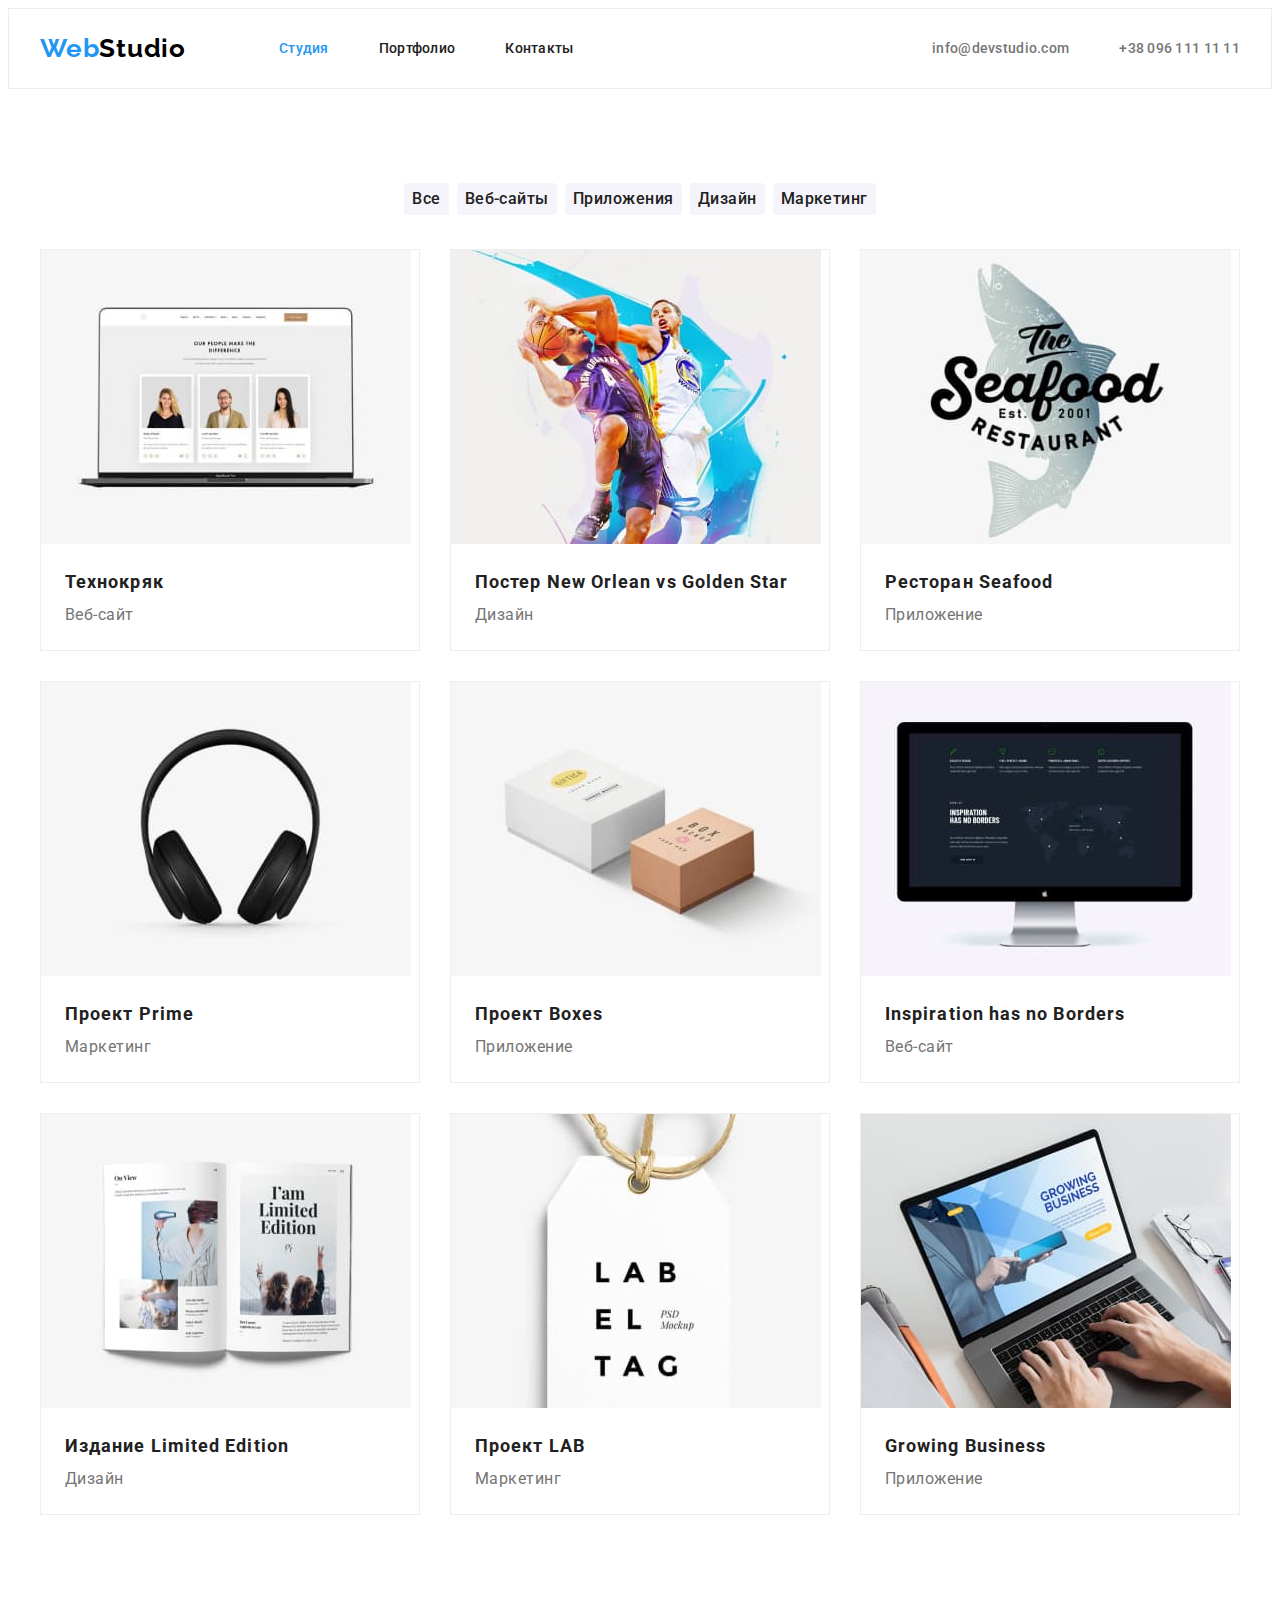
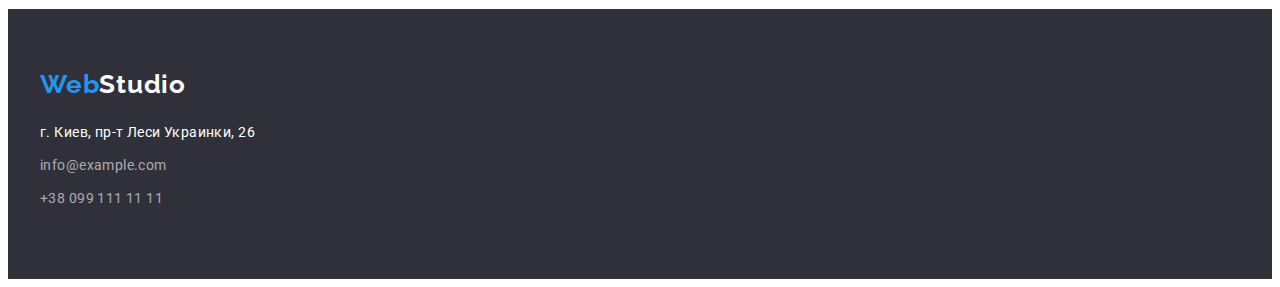
==== commit 2663dabc: "project-card" ====
--- a/portfolio.html
+++ b/portfolio.html
@@ -18,7 +18,6 @@
       crossorigin="anonymous"
       referrerpolicy="no-referrer"
     />
-    <link rel="stylesheet" href="./css/reset.css" />
     <link rel="stylesheet" href="./css/styles.css" />
   </head>
   <body>
@@ -84,135 +83,173 @@
           <div class="project-container">
             <ul class="project-list list">
               <li class="project-item">
-                <a href="" class="project-link">
-                  <img
-                    src="./images/p-texno.jpg"
-                    alt="Фотографии сотрудников"
-                    width="370"
-                    height="294"
-                  />
-                  <h2 class="project-item-title">Технокряк</h2>
-                  <p class="project-item-development">Веб-сайт</p>
-                  <!-- <p class="project-item-text">ОПИСАНИЕ Технокряк Веб-сайт</p> -->
-                </a>
-              </li>
-              <li class="project-item">
-                <a href="" class="project-link">
-                  <img
-                    src="./images/p-poster-no.jpg"
-                    alt="Двое играют в волейбол"
-                    width="370"
-                    height="294"
-                  />
-                  <h2 class="project-item-title">
-                    Постер <span lang="en">New Orlean vs Golden Star</span>
-                  </h2>
-                  <p class="project-item-development">Дизайн</p>
-                  <!-- <p class="project-item-text">ОПИСАНИЕ Постер Дизайн</p> -->
-                </a>
-              </li>
-              <li class="project-item">
-                <a href="" class="project-link">
-                  <img
-                    src="./images/p-rest-seefood.jpg"
-                    alt="Лого ресторана"
-                    width="370"
-                    height="294"
-                  />
-                  <h2 class="project-item-title">
-                    Ресторан <span lang="en">Seafood</span>
-                  </h2>
-                  <p class="project-item-development">Приложение</p>
-                  <!-- <p class="project-item-text">ОПИСАНИЕ Ресторан Приложение</p> -->
-                </a>
-              </li>
-              <li class="project-item">
-                <a href="" class="project-link">
-                  <img
-                    src="./images/p-project-prime.jpg"
-                    alt="Наушники"
-                    width="370"
-                    height="294"
-                  />
-                  <h2 class="project-item-title">
-                    Проект <span lang="en">Prime</span>
-                  </h2>
-                  <p class="project-item-development">Маркетинг</p>
-                  <!-- <p class="project-item-text">ОПИСАНИЕ Проект Маркетинг</p> -->
-                </a>
-              </li>
-              <li class="project-item">
-                <a href="" class="project-link">
-                  <img
-                    src="./images/p-project-boxes.jpg"
-                    alt="Две коробочки"
-                    width="370"
-                    height="294"
-                  />
-                  <h2 class="project-item-title">
-                    Проект <span lang="en">Boxes</span>
-                  </h2>
-                  <p class="project-item-development">Приложение</p>
-                  <!-- <p class="project-item-text">ОПИСАНИЕ Проект Приложение</p> -->
-                </a>
-              </li>
-              <li class="project-item">
-                <a href="" class="project-link">
-                  <img
-                    src="./images/p-inspiration-borders.jpg"
-                    alt="Веб страница на мониторе"
-                    width="370"
-                    height="294"
-                  />
-                  <h2 class="project-item-title" lang="en">
-                    Inspiration has no Borders
-                  </h2>
-                  <p class="project-item-development">Веб-сайт</p>
-                  <!-- <p class="project-item-text">ОПИСАНИЕ Веб-сайт</p> -->
-                </a>
-              </li>
-              <li class="project-item">
-                <a href="" class="project-link">
-                  <img
-                    src="./images/p-limited-idition.jpg"
-                    alt="Раскрытая страница журнала"
-                    width="370"
-                    height="294"
-                  />
-                  <h2 class="project-item-title">
-                    Издание <span lang="en">Limited Edition</span>
-                  </h2>
-                  <p class="project-item-development">Дизайн</p>
-                  <!-- <p class="project-item-text">ОПИСАНИЕ Издание Дизайн</p> -->
-                </a>
-              </li>
-              <li class="project-item">
-                <a href="" class="project-link">
-                  <img
-                    src="./images/p-project-lab.jpg"
-                    alt="Ярлык на веревочке"
-                    width="370"
-                    height="294"
-                  />
-                  <h2 class="project-item-title">
-                    Проект <span lang="en">LAB</span>
-                  </h2>
-                  <p class="project-item-development">Маркетинг</p>
-                  <!-- <p class="project-item-text">ОПИСАНИЕ Проект Маркетинг</p> -->
-                </a>
-              </li>
-              <li class="project-item">
-                <a href="" class="project-link">
-                  <img
-                    src="./images/p-growing-business.jpg"
-                    alt="Работа за ноутбуком"
-                    width="370"
-                    height="294"
-                  />
-                  <h2 class="project-item-title" lang="en">Growing Business</h2>
-                  <p class="project-item-development">Приложение</p>
-                  <!-- <p class="project-item-text">ОПИСАНИЕ Приложение</p> -->
-                </a>
+                <div class="project-card">
+                  <a href="" class="project-link">
+                    <img
+                      src="./images/p-texno.jpg"
+                      alt="Фотографии сотрудников"
+                      width="370"
+                      height="294"
+                    />
+                    <div class="project-card-footer">
+                      <h2 class="project-item-title">Технокряк</h2>
+                      <p class="project-item-development">Веб-сайт</p>
+                      <!-- <p class="project-item-text">ОПИСАНИЕ Технокряк Веб-сайт</p> -->
+                    </div>
+                  </a>
+                </div>
+              </li>
+              <li class="project-item">
+                <div class="project-card">
+                  <a href="" class="project-link">
+                    <img
+                      src="./images/p-poster-no.jpg"
+                      alt="Двое играют в волейбол"
+                      width="370"
+                      height="294"
+                    />
+                    <div class="project-card-footer">
+                      <h2 class="project-item-title">
+                        Постер <span lang="en">New Orlean vs Golden Star</span>
+                      </h2>
+                      <p class="project-item-development">Дизайн</p>
+                      <!-- <p class="project-item-text">ОПИСАНИЕ Постер Дизайн</p> -->
+                    </div>
+                  </a>
+                </div>
+              </li>
+              <li class="project-item">
+                <div class="project-card">
+                  <a href="" class="project-link">
+                    <img
+                      src="./images/p-rest-seefood.jpg"
+                      alt="Лого ресторана"
+                      width="370"
+                      height="294"
+                    />
+                    <div class="project-card-footer">
+                      <h2 class="project-item-title">
+                        Ресторан <span lang="en">Seafood</span>
+                      </h2>
+                      <p class="project-item-development">Приложение</p>
+                      <!-- <p class="project-item-text">ОПИСАНИЕ Ресторан Приложение</p> -->
+                    </div>
+                  </a>
+                </div>
+              </li>
+              <li class="project-item">
+                <div class="project-card">
+                  <a href="" class="project-link">
+                    <img
+                      src="./images/p-project-prime.jpg"
+                      alt="Наушники"
+                      width="370"
+                      height="294"
+                    />
+                    <div class="project-card-footer">
+                      <h2 class="project-item-title">
+                        Проект <span lang="en">Prime</span>
+                      </h2>
+                      <p class="project-item-development">Маркетинг</p>
+                      <!-- <p class="project-item-text">ОПИСАНИЕ Проект Маркетинг</p> -->
+                    </div>
+                  </a>
+                </div>
+              </li>
+              <li class="project-item">
+                <div class="project-card">
+                  <a href="" class="project-link">
+                    <img
+                      src="./images/p-project-boxes.jpg"
+                      alt="Две коробочки"
+                      width="370"
+                      height="294"
+                    />
+                    <div class="project-card-footer">
+                      <h2 class="project-item-title">
+                        Проект <span lang="en">Boxes</span>
+                      </h2>
+                      <p class="project-item-development">Приложение</p>
+                      <!-- <p class="project-item-text">ОПИСАНИЕ Проект Приложение</p> -->
+                    </div>
+                  </a>
+                </div>
+              </li>
+              <li class="project-item">
+                <div class="project-card">
+                  <a href="" class="project-link">
+                    <img
+                      src="./images/p-inspiration-borders.jpg"
+                      alt="Веб страница на мониторе"
+                      width="370"
+                      height="294"
+                    />
+                    <div class="project-card-footer">
+                      <h2 class="project-item-title" lang="en">
+                        Inspiration has no Borders
+                      </h2>
+                      <p class="project-item-development">Веб-сайт</p>
+                      <!-- <p class="project-item-text">ОПИСАНИЕ Веб-сайт</p> -->
+                    </div>
+                  </a>
+                </div>
+              </li>
+              <li class="project-item">
+                <div class="project-card">
+                  <a href="" class="project-link">
+                    <img
+                      src="./images/p-limited-idition.jpg"
+                      alt="Раскрытая страница журнала"
+                      width="370"
+                      height="294"
+                    />
+                    <div class="project-card-footer">
+                      <h2 class="project-item-title">
+                        Издание <span lang="en">Limited Edition</span>
+                      </h2>
+                      <p class="project-item-development">Дизайн</p>
+                      <!-- <p class="project-item-text">ОПИСАНИЕ Издание Дизайн</p> -->
+                    </div>
+                  </a>
+                </div>
+              </li>
+              <li class="project-item">
+                <div class="project-card">
+                  <a href="" class="project-link">
+                    <img
+                      src="./images/p-project-lab.jpg"
+                      alt="Ярлык на веревочке"
+                      width="370"
+                      height="294"
+                    />
+                    <div class="project-card-footer">
+                      <h2 class="project-item-title">
+                        Проект <span lang="en">LAB</span>
+                      </h2>
+                      <p class="project-item-development">Маркетинг</p>
+                      <!-- <p class="project-item-text">ОПИСАНИЕ Проект Маркетинг</p> -->
+                    </div>
+                  </a>
+                </div>
+              </li>
+              <li class="project-item">
+                <div class="project-card">
+                  <a href="" class="project-link">
+                    <img
+                      src="./images/p-growing-business.jpg"
+                      alt="Работа за ноутбуком"
+                      width="370"
+                      height="294"
+                    />
+                    <div class="project-card-footer">
+                      <h2 class="project-item-title" lang="en">
+                        Growing Business
+                      </h2>
+                      <p class="project-item-development">Приложение</p>
+                      <!-- <p class="project-item-text">ОПИСАНИЕ Приложение</p> -->
+                    </div>
+                  </a>
+                </div>
               </li>
             </ul>
           </div>
--- a/css/styles.css
+++ b/css/styles.css
@@ -45,7 +45,7 @@
   padding-left: 15px;
   padding-right: 15px;
   margin: 0 auto;
-  outline: 2px solid red;
+  /* outline: 2px solid red; */
 }
 .visually-hidden {
   position: absolute;
@@ -78,6 +78,7 @@
 .header {
   padding-top: 24px;
   padding-bottom: 24px;
+  border: 1px solid #ececec;
 }
 .header-container {
   display: flex;
@@ -180,13 +181,12 @@
   letter-spacing: 0.06em;
   color: #ffffff;
   background-color: var(--accent-color);
-  border-color: transparent;
+  border: transparent;
   border-radius: 4px;
 }
 .hero-btn:hover,
 .hero-btn:focus {
-  /* border-color: var(--accent-color); */
-  border-radius: 0px;
+  background-color: #188ce8;
 }
 /* --- advantage ----------- */
 .advantage {
@@ -338,6 +338,15 @@
   margin-left: 30px;
   margin-bottom: 30px;
 }
+.project-card {
+  background: #ffffff;
+  border: 1px solid #eeeeee;
+  box-sizing: border-box;
+}
+.project-card-footer {
+  padding: 20px 24px;
+}
+
 .project-item-title {
   font-weight: 700;
   font-size: 18px;
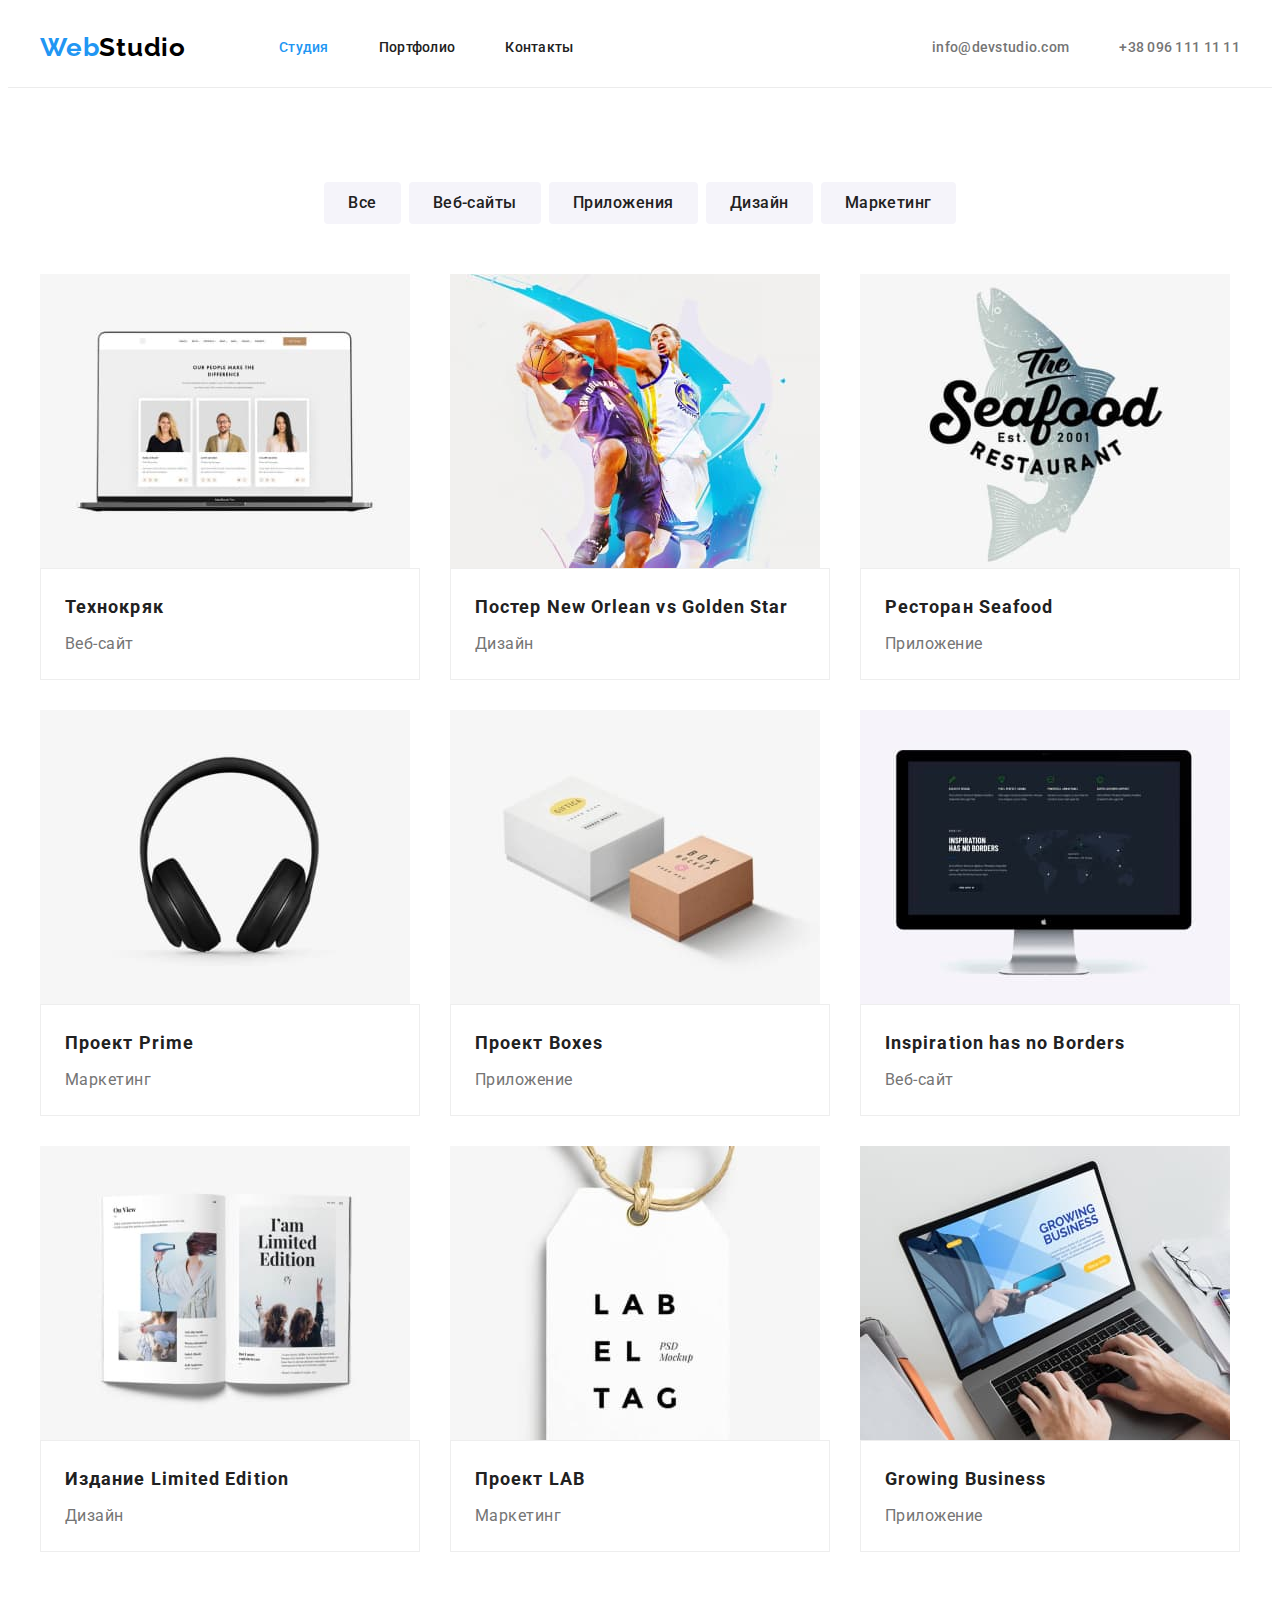
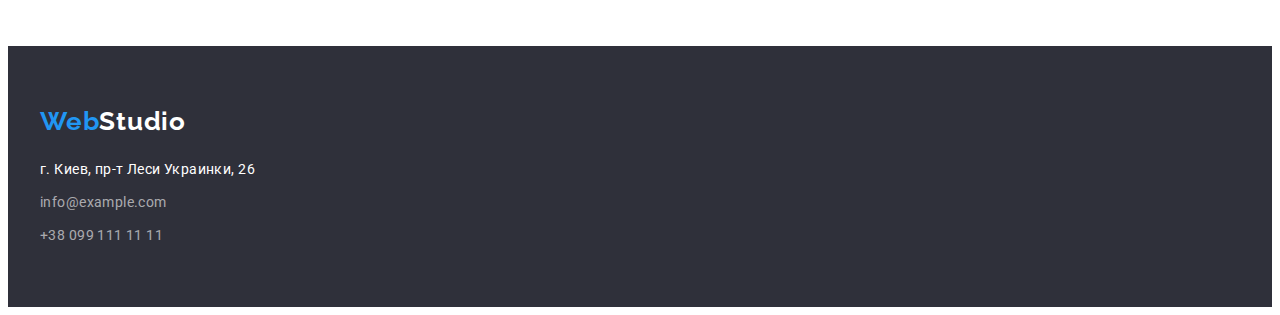
==== commit 0440927a: "after" ====
--- a/portfolio.html
+++ b/portfolio.html
@@ -56,203 +56,181 @@
     </header>
     <!-- main  -->
     <main>
-      <section class="portfolio section">
+      <section class="section">
         <div class="container">
           <h1 class="portfolio-title visually-hidden">Портфолио</h1>
           <!-- portfolio nav ------------- -->
-          <div class="portfolio-list-container">
-            <ul class="portfolio-list list">
-              <li class="portfolio-item">
-                <button type="button" class="portfolio-btn">Все</button>
-              </li>
-              <li class="portfolio-item">
-                <button type="button" class="portfolio-btn">Веб-сайты</button>
-              </li>
-              <li class="portfolio-item">
-                <button type="button" class="portfolio-btn">Приложения</button>
-              </li>
-              <li class="portfolio-item">
-                <button type="button" class="portfolio-btn">Дизайн</button>
-              </li>
-              <li class="portfolio-item">
-                <button type="button" class="portfolio-btn">Маркетинг</button>
-              </li>
-            </ul>
-          </div>
+
+          <ul class="portfolio-list list">
+            <li class="portfolio-item">
+              <button type="button" class="portfolio-btn">Все</button>
+            </li>
+            <li class="portfolio-item">
+              <button type="button" class="portfolio-btn">Веб-сайты</button>
+            </li>
+            <li class="portfolio-item">
+              <button type="button" class="portfolio-btn">Приложения</button>
+            </li>
+            <li class="portfolio-item">
+              <button type="button" class="portfolio-btn">Дизайн</button>
+            </li>
+            <li class="portfolio-item">
+              <button type="button" class="portfolio-btn">Маркетинг</button>
+            </li>
+          </ul>
+
           <!-- project -->
-          <div class="project-container">
-            <ul class="project-list list">
-              <li class="project-item">
-                <div class="project-card">
-                  <a href="" class="project-link">
-                    <img
-                      src="./images/p-texno.jpg"
-                      alt="Фотографии сотрудников"
-                      width="370"
-                      height="294"
-                    />
-                    <div class="project-card-footer">
-                      <h2 class="project-item-title">Технокряк</h2>
-                      <p class="project-item-development">Веб-сайт</p>
-                      <!-- <p class="project-item-text">ОПИСАНИЕ Технокряк Веб-сайт</p> -->
-                    </div>
-                  </a>
-                </div>
-              </li>
-              <li class="project-item">
-                <div class="project-card">
-                  <a href="" class="project-link">
-                    <img
-                      src="./images/p-poster-no.jpg"
-                      alt="Двое играют в волейбол"
-                      width="370"
-                      height="294"
-                    />
-                    <div class="project-card-footer">
-                      <h2 class="project-item-title">
-                        Постер <span lang="en">New Orlean vs Golden Star</span>
-                      </h2>
-                      <p class="project-item-development">Дизайн</p>
-                      <!-- <p class="project-item-text">ОПИСАНИЕ Постер Дизайн</p> -->
-                    </div>
-                  </a>
-                </div>
-              </li>
-              <li class="project-item">
-                <div class="project-card">
-                  <a href="" class="project-link">
-                    <img
-                      src="./images/p-rest-seefood.jpg"
-                      alt="Лого ресторана"
-                      width="370"
-                      height="294"
-                    />
-                    <div class="project-card-footer">
-                      <h2 class="project-item-title">
-                        Ресторан <span lang="en">Seafood</span>
-                      </h2>
-                      <p class="project-item-development">Приложение</p>
-                      <!-- <p class="project-item-text">ОПИСАНИЕ Ресторан Приложение</p> -->
-                    </div>
-                  </a>
-                </div>
-              </li>
-              <li class="project-item">
-                <div class="project-card">
-                  <a href="" class="project-link">
-                    <img
-                      src="./images/p-project-prime.jpg"
-                      alt="Наушники"
-                      width="370"
-                      height="294"
-                    />
-                    <div class="project-card-footer">
-                      <h2 class="project-item-title">
-                        Проект <span lang="en">Prime</span>
-                      </h2>
-                      <p class="project-item-development">Маркетинг</p>
-                      <!-- <p class="project-item-text">ОПИСАНИЕ Проект Маркетинг</p> -->
-                    </div>
-                  </a>
-                </div>
-              </li>
-              <li class="project-item">
-                <div class="project-card">
-                  <a href="" class="project-link">
-                    <img
-                      src="./images/p-project-boxes.jpg"
-                      alt="Две коробочки"
-                      width="370"
-                      height="294"
-                    />
-                    <div class="project-card-footer">
-                      <h2 class="project-item-title">
-                        Проект <span lang="en">Boxes</span>
-                      </h2>
-                      <p class="project-item-development">Приложение</p>
-                      <!-- <p class="project-item-text">ОПИСАНИЕ Проект Приложение</p> -->
-                    </div>
-                  </a>
-                </div>
-              </li>
-              <li class="project-item">
-                <div class="project-card">
-                  <a href="" class="project-link">
-                    <img
-                      src="./images/p-inspiration-borders.jpg"
-                      alt="Веб страница на мониторе"
-                      width="370"
-                      height="294"
-                    />
-                    <div class="project-card-footer">
-                      <h2 class="project-item-title" lang="en">
-                        Inspiration has no Borders
-                      </h2>
-                      <p class="project-item-development">Веб-сайт</p>
-                      <!-- <p class="project-item-text">ОПИСАНИЕ Веб-сайт</p> -->
-                    </div>
-                  </a>
-                </div>
-              </li>
-              <li class="project-item">
-                <div class="project-card">
-                  <a href="" class="project-link">
-                    <img
-                      src="./images/p-limited-idition.jpg"
-                      alt="Раскрытая страница журнала"
-                      width="370"
-                      height="294"
-                    />
-                    <div class="project-card-footer">
-                      <h2 class="project-item-title">
-                        Издание <span lang="en">Limited Edition</span>
-                      </h2>
-                      <p class="project-item-development">Дизайн</p>
-                      <!-- <p class="project-item-text">ОПИСАНИЕ Издание Дизайн</p> -->
-                    </div>
-                  </a>
-                </div>
-              </li>
-              <li class="project-item">
-                <div class="project-card">
-                  <a href="" class="project-link">
-                    <img
-                      src="./images/p-project-lab.jpg"
-                      alt="Ярлык на веревочке"
-                      width="370"
-                      height="294"
-                    />
-                    <div class="project-card-footer">
-                      <h2 class="project-item-title">
-                        Проект <span lang="en">LAB</span>
-                      </h2>
-                      <p class="project-item-development">Маркетинг</p>
-                      <!-- <p class="project-item-text">ОПИСАНИЕ Проект Маркетинг</p> -->
-                    </div>
-                  </a>
-                </div>
-              </li>
-              <li class="project-item">
-                <div class="project-card">
-                  <a href="" class="project-link">
-                    <img
-                      src="./images/p-growing-business.jpg"
-                      alt="Работа за ноутбуком"
-                      width="370"
-                      height="294"
-                    />
-                    <div class="project-card-footer">
-                      <h2 class="project-item-title" lang="en">
-                        Growing Business
-                      </h2>
-                      <p class="project-item-development">Приложение</p>
-                      <!-- <p class="project-item-text">ОПИСАНИЕ Приложение</p> -->
-                    </div>
-                  </a>
-                </div>
-              </li>
-            </ul>
-          </div>
+          <ul class="project-list list">
+            <li class="project-item">
+              <a href="" class="project-link">
+                <img
+                  src="./images/p-texno.jpg"
+                  alt="Фотографии сотрудников"
+                  width="370"
+                  height="294"
+                />
+                <div class="project-card-footer">
+                  <h2 class="project-item-title">Технокряк</h2>
+                  <p class="project-item-development">Веб-сайт</p>
+                  <!-- <p class="project-item-text">ОПИСАНИЕ Технокряк Веб-сайт</p> -->
+                </div>
+              </a>
+            </li>
+            <li class="project-item">
+              <a href="" class="project-link">
+                <img
+                  src="./images/p-poster-no.jpg"
+                  alt="Двое играют в волейбол"
+                  width="370"
+                  height="294"
+                />
+                <div class="project-card-footer">
+                  <h2 class="project-item-title">
+                    Постер <span lang="en">New Orlean vs Golden Star</span>
+                  </h2>
+                  <p class="project-item-development">Дизайн</p>
+                  <!-- <p class="project-item-text">ОПИСАНИЕ Постер Дизайн</p> -->
+                </div>
+              </a>
+            </li>
+            <li class="project-item">
+              <a href="" class="project-link">
+                <img
+                  src="./images/p-rest-seefood.jpg"
+                  alt="Лого ресторана"
+                  width="370"
+                  height="294"
+                />
+                <div class="project-card-footer">
+                  <h2 class="project-item-title">
+                    Ресторан <span lang="en">Seafood</span>
+                  </h2>
+                  <p class="project-item-development">Приложение</p>
+                  <!-- <p class="project-item-text">ОПИСАНИЕ Ресторан Приложение</p> -->
+                </div>
+              </a>
+            </li>
+            <li class="project-item">
+              <a href="" class="project-link">
+                <img
+                  src="./images/p-project-prime.jpg"
+                  alt="Наушники"
+                  width="370"
+                  height="294"
+                />
+                <div class="project-card-footer">
+                  <h2 class="project-item-title">
+                    Проект <span lang="en">Prime</span>
+                  </h2>
+                  <p class="project-item-development">Маркетинг</p>
+                  <!-- <p class="project-item-text">ОПИСАНИЕ Проект Маркетинг</p> -->
+                </div>
+              </a>
+            </li>
+            <li class="project-item">
+              <a href="" class="project-link">
+                <img
+                  src="./images/p-project-boxes.jpg"
+                  alt="Две коробочки"
+                  width="370"
+                  height="294"
+                />
+                <div class="project-card-footer">
+                  <h2 class="project-item-title">
+                    Проект <span lang="en">Boxes</span>
+                  </h2>
+                  <p class="project-item-development">Приложение</p>
+                  <!-- <p class="project-item-text">ОПИСАНИЕ Проект Приложение</p> -->
+                </div>
+              </a>
+            </li>
+            <li class="project-item">
+              <a href="" class="project-link">
+                <img
+                  src="./images/p-inspiration-borders.jpg"
+                  alt="Веб страница на мониторе"
+                  width="370"
+                  height="294"
+                />
+                <div class="project-card-footer">
+                  <h2 class="project-item-title" lang="en">
+                    Inspiration has no Borders
+                  </h2>
+                  <p class="project-item-development">Веб-сайт</p>
+                  <!-- <p class="project-item-text">ОПИСАНИЕ Веб-сайт</p> -->
+                </div>
+              </a>
+            </li>
+            <li class="project-item">
+              <a href="" class="project-link">
+                <img
+                  src="./images/p-limited-idition.jpg"
+                  alt="Раскрытая страница журнала"
+                  width="370"
+                  height="294"
+                />
+                <div class="project-card-footer">
+                  <h2 class="project-item-title">
+                    Издание <span lang="en">Limited Edition</span>
+                  </h2>
+                  <p class="project-item-development">Дизайн</p>
+                  <!-- <p class="project-item-text">ОПИСАНИЕ Издание Дизайн</p> -->
+                </div>
+              </a>
+            </li>
+            <li class="project-item">
+              <a href="" class="project-link">
+                <img
+                  src="./images/p-project-lab.jpg"
+                  alt="Ярлык на веревочке"
+                  width="370"
+                  height="294"
+                />
+                <div class="project-card-footer">
+                  <h2 class="project-item-title">
+                    Проект <span lang="en">LAB</span>
+                  </h2>
+                  <p class="project-item-development">Маркетинг</p>
+                  <!-- <p class="project-item-text">ОПИСАНИЕ Проект Маркетинг</p> -->
+                </div>
+              </a>
+            </li>
+            <li class="project-item">
+              <a href="" class="project-link">
+                <img
+                  src="./images/p-growing-business.jpg"
+                  alt="Работа за ноутбуком"
+                  width="370"
+                  height="294"
+                />
+                <div class="project-card-footer">
+                  <h2 class="project-item-title" lang="en">Growing Business</h2>
+                  <p class="project-item-development">Приложение</p>
+                  <!-- <p class="project-item-text">ОПИСАНИЕ Приложение</p> -->
+                </div>
+              </a>
+            </li>
+          </ul>
         </div>
       </section>
     </main>
--- a/css/styles.css
+++ b/css/styles.css
@@ -30,6 +30,7 @@
   cursor: pointer;
 }
 img {
+  height: auto;
   display: block;
   max-width: 100%;
 }
@@ -78,7 +79,7 @@
 .header {
   padding-top: 24px;
   padding-bottom: 24px;
-  border: 1px solid #ececec;
+  border-bottom: 1px solid #ececec;
 }
 .header-container {
   display: flex;
@@ -189,10 +190,6 @@
   background-color: #188ce8;
 }
 /* --- advantage ----------- */
-.advantage {
-  /* padding-top: 94px;
-  padding-bottom: 94px; */
-}
 .advantage-list {
   display: flex;
   justify-content: space-between;
@@ -216,6 +213,7 @@
 }
 /* --- development ------------------------- */
 .development {
+  padding-top: 0;
   padding-bottom: 94px;
 }
 .development-list {
@@ -248,6 +246,13 @@
   width: calc(100% / 4 - 30px);
   margin-left: 30px;
   margin-bottom: 30px;
+  background: #ffffff;
+  box-shadow: 0px 1px 3px rgba(0, 0, 0, 0.12), 0px 1px 1px rgba(0, 0, 0, 0.14),
+    0px 2px 1px rgba(0, 0, 0, 0.2);
+  border-radius: 0px 0px 4px 4px;
+}
+.team-card {
+  padding: 30px 0;
 }
 .team-item-size {
   font-size: 16px;
@@ -258,7 +263,7 @@
 .team-item-title {
   font-weight: 500;
   color: var(--title-text-color);
-  margin-top: 30px;
+  /* margin-top: 30px; */
   margin-bottom: 10px;
 }
 .team-item-text {
@@ -272,11 +277,15 @@
 .footer-address {
   margin-top: 20px;
 }
+.footer-address-list {
+}
 .footer-address-item {
   font-style: normal;
   font-size: 14px;
   line-height: calc(24 / 14);
   letter-spacing: 0.03em;
+}
+.footer-address-item:not(:last-child) {
   margin-bottom: 9px;
 }
 .footer-link-address {
@@ -292,15 +301,9 @@
   color: var(--accent-color);
 }
 /* --- portfolio-page ---------------- */
-.portfolio {
-  background-color: var(--prim-backg-color);
-  /* padding-top: 94px;
-  padding-bottom: 94px; */
-}
-.portfolio-list-container {
-  margin-bottom: 34px;
-}
+
 .portfolio-list {
+  margin-bottom: 50px;
   display: flex;
   justify-content: center;
 }
@@ -308,6 +311,7 @@
   margin-left: 8px;
 }
 .portfolio-btn {
+  padding: 6px 22px;
   font-family: inherit;
   cursor: pointer;
   font-weight: 500;
@@ -339,15 +343,16 @@
   margin-bottom: 30px;
 }
 .project-card {
+}
+.project-card-footer {
   background: #ffffff;
   border: 1px solid #eeeeee;
   box-sizing: border-box;
-}
-.project-card-footer {
   padding: 20px 24px;
 }
 
 .project-item-title {
+  margin-bottom: 4px;
   font-weight: 700;
   font-size: 18px;
   line-height: 2;
